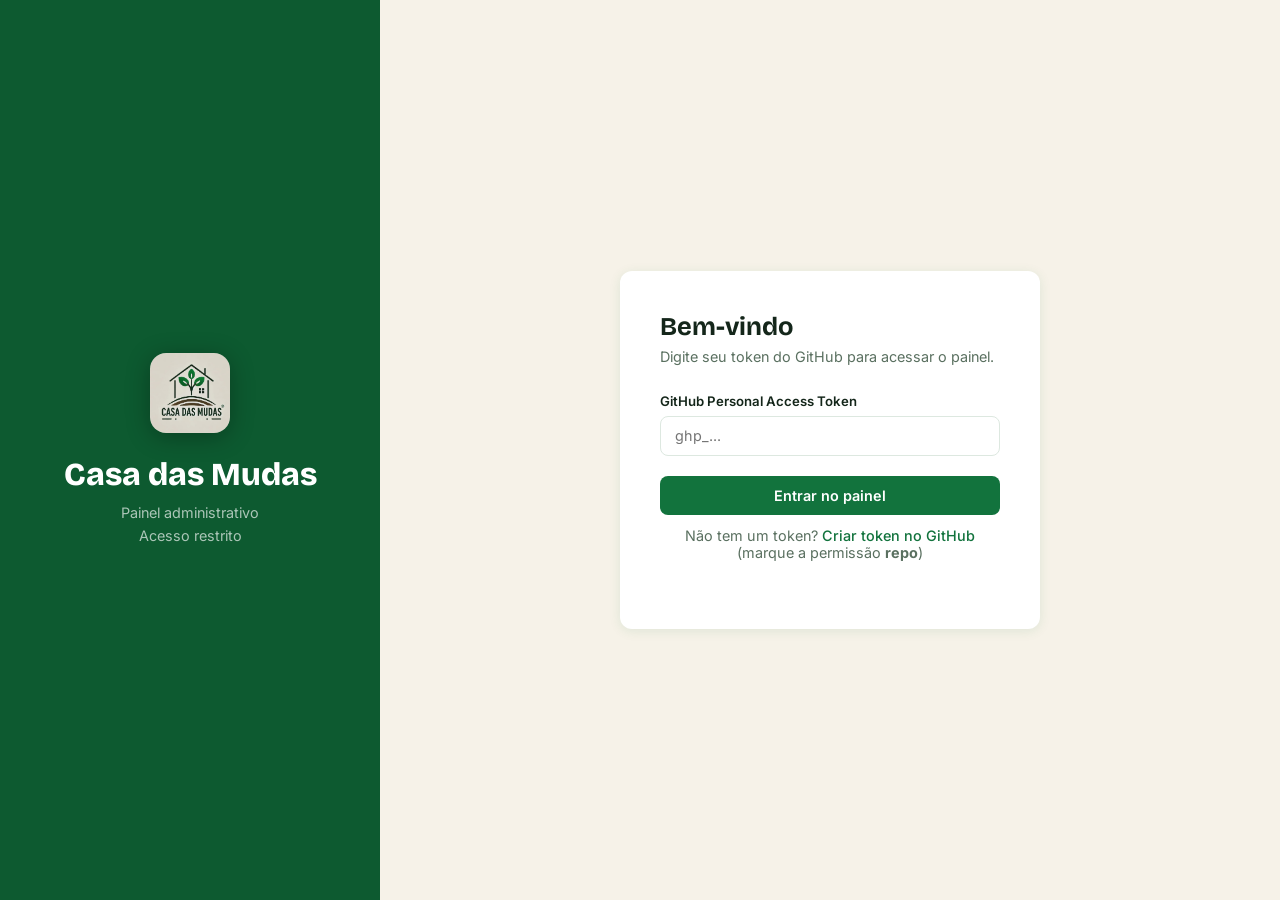
==== admin.html @ 476b0992 "Adiciona painel admin, products.json dinâmico e carregamento automático de produtos - admin.html: pa" ====
<!DOCTYPE html>
<html lang="pt-BR">
<head>
<meta charset="UTF-8">
<meta name="viewport" content="width=device-width, initial-scale=1.0">
<title>Admin — Casa das Mudas</title>
<link rel="preconnect" href="https://fonts.googleapis.com">
<link href="https://fonts.googleapis.com/css2?family=Bricolage+Grotesque:opsz,wght@12..96,400..800&family=Inter:wght@400;500;600&display=swap" rel="stylesheet">
<style>
*,*::before,*::after{box-sizing:border-box;margin:0;padding:0}
:root{
  --green:#12733D;--green-dark:#0d5a30;--green-light:#e8f5ee;--green-mid:#1a8a4a;
  --bg:#f6f2e8;--surface:#fff;--surface2:#f9f7f2;
  --text:#14261a;--muted:#5a7060;--border:#dde8e0;
  --red:#c0392b;--red-bg:#fef2f2;--yellow:#b7791f;--yellow-bg:#fffbeb;
  --radius:12px;--shadow:0 2px 12px rgba(18,115,61,.10);
}
body{font-family:'Inter',sans-serif;background:var(--bg);color:var(--text);min-height:100vh;display:flex;flex-direction:column}
a{color:inherit;text-decoration:none}
button{cursor:pointer;font-family:inherit}
input,select,textarea{font-family:inherit}

/* ── LOGIN ── */
#login{display:flex;min-height:100vh}
.login-left{background:var(--green-dark);color:#fff;width:380px;flex-shrink:0;display:flex;flex-direction:column;align-items:center;justify-content:center;padding:3rem;text-align:center}
.login-left img{width:80px;height:80px;border-radius:16px;object-fit:cover;margin-bottom:1.5rem;box-shadow:0 4px 24px rgba(0,0,0,.3)}
.login-left h1{font-family:'Bricolage Grotesque',sans-serif;font-size:2rem;font-weight:800;line-height:1.1;margin-bottom:.5rem}
.login-left p{opacity:.65;font-size:.9rem;line-height:1.6}
.login-right{flex:1;display:flex;align-items:center;justify-content:center;padding:2rem}
.login-card{background:var(--surface);border-radius:var(--radius);box-shadow:var(--shadow);padding:2.5rem;width:100%;max-width:420px}
.login-card h2{font-family:'Bricolage Grotesque',sans-serif;font-size:1.6rem;font-weight:700;margin-bottom:.4rem}
.login-card p{color:var(--muted);font-size:.9rem;margin-bottom:1.75rem}
.field{display:flex;flex-direction:column;gap:.4rem;margin-bottom:1.25rem}
.field label{font-size:.825rem;font-weight:600;color:var(--text)}
.field input,.field select,.field textarea{border:1.5px solid var(--border);border-radius:8px;padding:.65rem .875rem;font-size:.9rem;color:var(--text);background:#fff;transition:border-color .2s,box-shadow .2s;width:100%}
.field input:focus,.field select:focus,.field textarea:focus{outline:none;border-color:var(--green);box-shadow:0 0 0 3px rgba(18,115,61,.12)}
.field textarea{resize:vertical;min-height:80px}
.btn{display:inline-flex;align-items:center;justify-content:center;gap:.5rem;border:none;border-radius:8px;padding:.7rem 1.25rem;font-size:.9rem;font-weight:600;transition:all .2s;cursor:pointer}
.btn-primary{background:var(--green);color:#fff}.btn-primary:hover{background:var(--green-mid)}
.btn-secondary{background:var(--green-light);color:var(--green)}.btn-secondary:hover{background:#d4eddc}
.btn-danger{background:var(--red-bg);color:var(--red)}.btn-danger:hover{background:#fde8e8}
.btn-ghost{background:transparent;color:var(--muted);border:1.5px solid var(--border)}.btn-ghost:hover{border-color:var(--green);color:var(--green)}
.btn-sm{padding:.4rem .875rem;font-size:.8rem}
.btn-block{width:100%}
.login-tip{font-size:.75rem;color:var(--muted);margin-top:.75rem;text-align:center}
.login-tip a{color:var(--green);font-weight:500}

/* ── LAYOUT ── */
#app{display:flex;min-height:100vh;display:none}
.sidebar{width:240px;background:var(--green-dark);color:#fff;display:flex;flex-direction:column;flex-shrink:0;position:sticky;top:0;height:100vh;overflow-y:auto}
.sidebar-logo{padding:1.5rem 1.25rem 1rem;display:flex;align-items:center;gap:.75rem;border-bottom:1px solid rgba(255,255,255,.1)}
.sidebar-logo img{width:36px;height:36px;border-radius:8px;object-fit:cover}
.sidebar-logo span{font-family:'Bricolage Grotesque',sans-serif;font-weight:700;font-size:1rem}
.sidebar-nav{flex:1;padding:1rem .75rem}
.nav-item{display:flex;align-items:center;gap:.75rem;padding:.65rem .875rem;border-radius:8px;font-size:.9rem;font-weight:500;cursor:pointer;transition:all .2s;color:rgba(255,255,255,.75);margin-bottom:.25rem;border:none;background:none;width:100%;text-align:left}
.nav-item svg{flex-shrink:0;opacity:.8}
.nav-item:hover{background:rgba(255,255,255,.1);color:#fff}
.nav-item.active{background:rgba(255,255,255,.18);color:#fff;font-weight:600}
.sidebar-footer{padding:1rem .75rem;border-top:1px solid rgba(255,255,255,.1)}
.main{flex:1;display:flex;flex-direction:column;overflow:hidden}
.topbar{background:var(--surface);border-bottom:1px solid var(--border);padding:.875rem 1.75rem;display:flex;align-items:center;justify-content:space-between;flex-shrink:0}
.topbar-title{font-family:'Bricolage Grotesque',sans-serif;font-weight:700;font-size:1.2rem}
.content{flex:1;padding:1.75rem;overflow-y:auto}

/* ── STATS ── */
.stats-grid{display:grid;grid-template-columns:repeat(auto-fit,minmax(180px,1fr));gap:1rem;margin-bottom:1.75rem}
.stat-card{background:var(--surface);border-radius:var(--radius);padding:1.25rem 1.5rem;border:1px solid var(--border)}
.stat-card .label{font-size:.75rem;font-weight:600;text-transform:uppercase;letter-spacing:.06em;color:var(--muted);margin-bottom:.4rem}
.stat-card .value{font-family:'Bricolage Grotesque',sans-serif;font-size:2rem;font-weight:800;color:var(--green)}
.stat-card .sub{font-size:.75rem;color:var(--muted);margin-top:.25rem}

/* ── TOOLBAR ── */
.toolbar{display:flex;align-items:center;gap:.75rem;flex-wrap:wrap;margin-bottom:1.25rem}
.toolbar .search{flex:1;min-width:200px;position:relative}
.toolbar .search input{width:100%;padding:.6rem .875rem .6rem 2.25rem;border:1.5px solid var(--border);border-radius:8px;font-size:.875rem;background:#fff}
.toolbar .search input:focus{outline:none;border-color:var(--green);box-shadow:0 0 0 3px rgba(18,115,61,.1)}
.toolbar .search svg{position:absolute;left:.7rem;top:50%;transform:translateY(-50%);pointer-events:none;opacity:.4}
.select-filter{border:1.5px solid var(--border);border-radius:8px;padding:.6rem .875rem;font-size:.875rem;background:#fff;color:var(--text);cursor:pointer}
.select-filter:focus{outline:none;border-color:var(--green)}

/* ── TABLE ── */
.table-wrap{background:var(--surface);border-radius:var(--radius);border:1px solid var(--border);overflow:hidden}
table{width:100%;border-collapse:collapse}
thead th{background:var(--surface2);padding:.75rem 1rem;text-align:left;font-size:.75rem;font-weight:600;text-transform:uppercase;letter-spacing:.05em;color:var(--muted);border-bottom:1px solid var(--border);white-space:nowrap}
tbody tr{border-bottom:1px solid var(--border);transition:background .15s}
tbody tr:last-child{border-bottom:none}
tbody tr:hover{background:var(--surface2)}
td{padding:.75rem 1rem;font-size:.875rem;vertical-align:middle}
.cell-img{width:52px;height:52px;border-radius:8px;object-fit:cover}
.cell-img-placeholder{width:52px;height:52px;border-radius:8px;background:var(--green-light);display:flex;align-items:center;justify-content:center}
.badge{display:inline-flex;align-items:center;padding:.2rem .6rem;border-radius:999px;font-size:.7rem;font-weight:600}
.badge-popular{background:#e8f5ee;color:#12733D}
.badge-destaque{background:#fff3e0;color:#b45309}
.badge-new{background:#eff6ff;color:#1d4ed8}
.badge-other{background:var(--green-light);color:var(--green)}
.status-dot{width:8px;height:8px;border-radius:50%;display:inline-block;margin-right:.4rem}
.status-dot.on{background:#16a34a}
.status-dot.off{background:#dc2626}
.stock-edit{border:none;background:transparent;font-family:inherit;font-size:.875rem;font-weight:600;width:52px;text-align:center;border-radius:6px;padding:.2rem;cursor:text}
.stock-edit:hover,.stock-edit:focus{background:var(--green-light);outline:none}
.stock-low{color:var(--yellow)}
.stock-out{color:var(--red)}
.actions{display:flex;gap:.5rem;justify-content:flex-end}

/* ── MODAL ── */
.modal-overlay{position:fixed;inset:0;background:rgba(0,0,0,.5);z-index:100;display:flex;align-items:flex-start;justify-content:flex-end;opacity:0;pointer-events:none;transition:opacity .3s}
.modal-overlay.open{opacity:1;pointer-events:all}
.modal{background:var(--surface);width:100%;max-width:560px;height:100vh;overflow-y:auto;padding:2rem;transform:translateX(100%);transition:transform .3s;box-shadow:-4px 0 24px rgba(0,0,0,.15)}
.modal-overlay.open .modal{transform:translateX(0)}
.modal-header{display:flex;align-items:center;justify-content:space-between;margin-bottom:1.75rem}
.modal-header h3{font-family:'Bricolage Grotesque',sans-serif;font-size:1.3rem;font-weight:700}
.modal-close{background:none;border:none;cursor:pointer;color:var(--muted);display:flex;padding:.25rem;border-radius:6px}
.modal-close:hover{background:var(--border);color:var(--text)}

/* ── IMAGE UPLOAD ── */
.img-upload-area{border:2px dashed var(--border);border-radius:var(--radius);padding:1.5rem;text-align:center;cursor:pointer;transition:all .2s;margin-bottom:1rem;position:relative;overflow:hidden}
.img-upload-area:hover,.img-upload-area.drag{border-color:var(--green);background:var(--green-light)}
.img-upload-area img{max-width:100%;max-height:200px;border-radius:8px;object-fit:contain}
.img-upload-area .placeholder{display:flex;flex-direction:column;align-items:center;gap:.75rem;color:var(--muted)}
.img-upload-area .placeholder svg{opacity:.4}
.img-upload-area .placeholder strong{color:var(--green);font-size:.875rem}
.img-upload-area .placeholder span{font-size:.8rem}
.img-upload-area input[type=file]{position:absolute;inset:0;opacity:0;cursor:pointer}
.img-url-toggle{font-size:.8rem;color:var(--green);cursor:pointer;text-decoration:underline;display:block;margin-top:.25rem;background:none;border:none;font-family:inherit}

/* ── CONFIRM DIALOG ── */
.confirm-overlay{position:fixed;inset:0;background:rgba(0,0,0,.5);z-index:200;display:flex;align-items:center;justify-content:center;opacity:0;pointer-events:none;transition:opacity .2s}
.confirm-overlay.open{opacity:1;pointer-events:all}
.confirm-box{background:var(--surface);border-radius:var(--radius);padding:2rem;max-width:380px;width:90%;box-shadow:0 20px 60px rgba(0,0,0,.2)}
.confirm-box h4{font-family:'Bricolage Grotesque',sans-serif;font-size:1.1rem;font-weight:700;margin-bottom:.5rem}
.confirm-box p{color:var(--muted);font-size:.875rem;margin-bottom:1.5rem}
.confirm-actions{display:flex;gap:.75rem;justify-content:flex-end}

/* ── TOAST ── */
.toast-stack{position:fixed;bottom:1.5rem;right:1.5rem;z-index:300;display:flex;flex-direction:column;gap:.5rem;pointer-events:none}
.toast-item{background:var(--text);color:#fff;border-radius:8px;padding:.75rem 1.125rem;font-size:.875rem;display:flex;align-items:center;gap:.6rem;box-shadow:0 4px 20px rgba(0,0,0,.25);animation:toastIn .3s ease;pointer-events:all}
.toast-item.success{background:var(--green-dark)}
.toast-item.error{background:var(--red)}
@keyframes toastIn{from{transform:translateX(100%);opacity:0}to{transform:translateX(0);opacity:1}}

/* ── EMPTY STATE ── */
.empty{text-align:center;padding:3rem;color:var(--muted)}
.empty svg{opacity:.25;margin-bottom:1rem}
.empty h3{font-size:1rem;font-weight:600;margin-bottom:.25rem;color:var(--text)}

/* ── CATEGORIES ── */
.cat-list{display:flex;flex-direction:column;gap:.5rem;max-width:500px}
.cat-item{background:var(--surface);border:1px solid var(--border);border-radius:8px;padding:.75rem 1rem;display:flex;align-items:center;gap:.75rem}
.cat-item span{flex:1;font-size:.9rem;font-weight:500}
.cat-id{font-size:.75rem;color:var(--muted);font-family:monospace;background:var(--surface2);padding:.15rem .4rem;border-radius:4px}
.cat-add{display:flex;gap:.75rem;margin-top:1rem;max-width:500px}
.cat-add input{flex:1;border:1.5px solid var(--border);border-radius:8px;padding:.65rem .875rem;font-size:.875rem;font-family:inherit}
.cat-add input:focus{outline:none;border-color:var(--green);box-shadow:0 0 0 3px rgba(18,115,61,.1)}

/* ── SAVING INDICATOR ── */
.saving{position:fixed;top:1rem;right:1rem;background:var(--green-dark);color:#fff;border-radius:8px;padding:.6rem 1.1rem;font-size:.825rem;display:none;align-items:center;gap:.5rem;z-index:400}
.saving.show{display:flex}
@keyframes spin{to{transform:rotate(360deg)}}
.spinner{width:14px;height:14px;border:2px solid rgba(255,255,255,.3);border-top-color:#fff;border-radius:50%;animation:spin .7s linear infinite;flex-shrink:0}

@media(max-width:700px){
  .login-left{display:none}
  .sidebar{position:fixed;left:-240px;top:0;z-index:50;transition:left .3s}
  .sidebar.open{left:0}
  .stats-grid{grid-template-columns:1fr 1fr}
  table thead{display:none}
  td{display:block;padding:.4rem 1rem}
  td:first-child{padding-top:.8rem}
  td:last-child{padding-bottom:.8rem}
  td::before{content:attr(data-label)': ';font-weight:600;font-size:.75rem;color:var(--muted);display:block}
}
</style>
</head>
<body>

<!-- ── LOGIN ── -->
<div id="login">
  <div class="login-left">
    <img src="logo.jpg" alt="Casa das Mudas">
    <h1>Casa das Mudas</h1>
    <p>Painel administrativo<br>Acesso restrito</p>
  </div>
  <div class="login-right">
    <div class="login-card">
      <h2>Bem-vindo</h2>
      <p>Digite seu token do GitHub para acessar o painel.</p>
      <div class="field">
        <label for="tokenInput">GitHub Personal Access Token</label>
        <input type="password" id="tokenInput" placeholder="ghp_..." autocomplete="off">
      </div>
      <button class="btn btn-primary btn-block" onclick="doLogin()">Entrar no painel</button>
      <p class="login-tip">
        Não tem um token? <a href="https://github.com/settings/tokens/new?scopes=repo&description=Casa+das+Mudas+Admin" target="_blank">Criar token no GitHub</a><br>
        (marque a permissão <strong>repo</strong>)
      </p>
    </div>
  </div>
</div>

<!-- ── APP ── -->
<div id="app">
  <aside class="sidebar" id="sidebar">
    <div class="sidebar-logo">
      <img src="logo.jpg" alt="Logo">
      <span>Casa Admin</span>
    </div>
    <nav class="sidebar-nav">
      <button class="nav-item active" id="nav-produtos" onclick="showView('produtos')">
        <svg width="18" height="18" viewBox="0 0 24 24" fill="none" stroke="currentColor" stroke-width="1.8" stroke-linecap="round"><path d="M20.84 4.61a5.5 5.5 0 0 0-7.78 0L12 5.67l-1.06-1.06a5.5 5.5 0 0 0-7.78 7.78l1.06 1.06L12 21.23l7.78-7.78 1.06-1.06a5.5 5.5 0 0 0 0-7.78z"/></svg>
        Produtos
      </button>
      <button class="nav-item" id="nav-categorias" onclick="showView('categorias')">
        <svg width="18" height="18" viewBox="0 0 24 24" fill="none" stroke="currentColor" stroke-width="1.8" stroke-linecap="round"><rect x="3" y="3" width="7" height="7"/><rect x="14" y="3" width="7" height="7"/><rect x="14" y="14" width="7" height="7"/><rect x="3" y="14" width="7" height="7"/></svg>
        Categorias
      </button>
    </nav>
    <div class="sidebar-footer">
      <button class="nav-item" onclick="doLogout()">
        <svg width="18" height="18" viewBox="0 0 24 24" fill="none" stroke="currentColor" stroke-width="1.8" stroke-linecap="round"><path d="M9 21H5a2 2 0 0 1-2-2V5a2 2 0 0 1 2-2h4"/><polyline points="16 17 21 12 16 7"/><line x1="21" y1="12" x2="9" y2="12"/></svg>
        Sair
      </button>
    </div>
  </aside>
  <div class="main">
    <div class="topbar">
      <span class="topbar-title" id="topbar-title">Produtos</span>
      <div style="display:flex;gap:.75rem;align-items:center">
        <a href="index.html" target="_blank" class="btn btn-ghost btn-sm">Ver site</a>
      </div>
    </div>
    <div class="content" id="content"></div>
  </div>
</div>

<!-- ── MODAL ── -->
<div class="modal-overlay" id="modalOverlay" onclick="closeModal(event)">
  <div class="modal" id="modal">
    <div class="modal-header">
      <h3 id="modalTitle">Produto</h3>
      <button class="modal-close" onclick="closeModal()"><svg width="20" height="20" viewBox="0 0 24 24" fill="none" stroke="currentColor" stroke-width="2"><path d="M18 6 6 18M6 6l12 12"/></svg></button>
    </div>
    <div id="modalBody"></div>
  </div>
</div>

<!-- ── CONFIRM ── -->
<div class="confirm-overlay" id="confirmOverlay">
  <div class="confirm-box">
    <h4 id="confirmTitle">Confirmar</h4>
    <p id="confirmMsg"></p>
    <div class="confirm-actions">
      <button class="btn btn-ghost" onclick="closeConfirm()">Cancelar</button>
      <button class="btn btn-danger" id="confirmOk">Excluir</button>
    </div>
  </div>
</div>

<!-- ── SAVING ── -->
<div class="saving" id="saving"><div class="spinner"></div> Salvando no GitHub…</div>

<!-- ── TOASTS ── -->
<div class="toast-stack" id="toastStack"></div>

<script>
const OWNER = 'llucaspro';
const REPO  = 'casa-das-mudas';
const BRANCH= 'main';
const RAW   = `https://raw.githubusercontent.com/${OWNER}/${REPO}/${BRANCH}`;

let TOKEN = '';
let products = [];
let categories = [
  {id:'sementes-frutas', name:'Sementes de Frutas'},
  {id:'sementes-nativas', name:'Sementes Nativas'},
  {id:'mudas-frutas', name:'Mudas de Frutas'},
  {id:'mudas-nativas', name:'Mudas Nativas'}
];

// ── GITHUB API ──
async function ghGet(path){
  const r = await fetch(`https://api.github.com/repos/${OWNER}/${REPO}/contents/${path}`,{
    headers:{Authorization:`token ${TOKEN}`,Accept:'application/vnd.github.v3+json'}
  });
  if(!r.ok) return null;
  return r.json();
}
async function ghPut(path, content, message, sha){
  const body = {message, content:btoa(unescape(encodeURIComponent(content))), branch:BRANCH};
  if(sha) body.sha = sha;
  const r = await fetch(`https://api.github.com/repos/${OWNER}/${REPO}/contents/${path}`,{
    method:'PUT',
    headers:{Authorization:`token ${TOKEN}`,Accept:'application/vnd.github.v3+json','Content-Type':'application/json'},
    body:JSON.stringify(body)
  });
  return r.ok;
}
async function ghPutBinary(path, base64Content, message, sha){
  const body = {message, content:base64Content, branch:BRANCH};
  if(sha) body.sha = sha;
  const r = await fetch(`https://api.github.com/repos/${OWNER}/${REPO}/contents/${path}`,{
    method:'PUT',
    headers:{Authorization:`token ${TOKEN}`,Accept:'application/vnd.github.v3+json','Content-Type':'application/json'},
    body:JSON.stringify(body)
  });
  return r.ok;
}
async function ghDelete(path, sha, message){
  const r = await fetch(`https://api.github.com/repos/${OWNER}/${REPO}/contents/${path}`,{
    method:'DELETE',
    headers:{Authorization:`token ${TOKEN}`,Accept:'application/vnd.github.v3+json','Content-Type':'application/json'},
    body:JSON.stringify({message, sha, branch:BRANCH})
  });
  return r.ok;
}

// ── AUTH ──
async function doLogin(){
  const val = document.getElementById('tokenInput').value.trim();
  if(!val){toast('Cole seu token do GitHub','error');return;}
  TOKEN = val;
  // validate
  const r = await fetch(`https://api.github.com/repos/${OWNER}/${REPO}`,{
    headers:{Authorization:`token ${TOKEN}`}
  });
  if(!r.ok){toast('Token inválido ou sem acesso ao repositório','error');TOKEN='';return;}
  sessionStorage.setItem('cdm_token', TOKEN);
  startApp();
}
function doLogout(){
  sessionStorage.removeItem('cdm_token');
  TOKEN = '';
  document.getElementById('login').style.display='flex';
  document.getElementById('app').style.display='none';
}
async function startApp(){
  document.getElementById('login').style.display='none';
  document.getElementById('app').style.display='flex';
  await loadData();
  showView('produtos');
}

// ── DATA ──
async function loadData(){
  const file = await ghGet('products.json');
  if(file) products = JSON.parse(atob(file.content.replace(/\s/g,'')));
  const catFile = await ghGet('categories.json');
  if(catFile) categories = JSON.parse(atob(catFile.content.replace(/\s/g,'')));
}
async function saveProducts(){
  showSaving(true);
  const sha = (await ghGet('products.json'))?.sha;
  const ok = await ghPut('products.json', JSON.stringify(products,null,2),
    `Atualiza products.json — ${new Date().toLocaleString('pt-BR')}`, sha);
  showSaving(false);
  if(ok) toast('Produtos salvos no GitHub! O site atualiza em ~1 min','success');
  else toast('Erro ao salvar no GitHub','error');
  return ok;
}
async function saveCategories(){
  showSaving(true);
  const sha = (await ghGet('categories.json'))?.sha;
  const ok = await ghPut('categories.json', JSON.stringify(categories,null,2),
    `Atualiza categories.json`, sha);
  showSaving(false);
  if(ok) toast('Categorias salvas!','success');
  else toast('Erro ao salvar','error');
}

// ── VIEWS ──
function showView(view){
  ['produtos','categorias'].forEach(v=>{
    document.getElementById('nav-'+v)?.classList.toggle('active',v===view);
  });
  document.getElementById('topbar-title').textContent =
    view==='produtos'?'Produtos':view==='categorias'?'Categorias':'Admin';
  const c = document.getElementById('content');
  if(view==='produtos') renderProducts(c);
  else if(view==='categorias') renderCategories(c);
}

// ── PRODUCTS VIEW ──
function renderProducts(container){
  const total = products.length;
  const active = products.filter(p=>p.active).length;
  const sem_estoque = products.filter(p=>p.stock===0).length;
  const baixo = products.filter(p=>p.stock>0&&p.stock<=5).length;

  container.innerHTML = `
  <div class="stats-grid">
    <div class="stat-card"><div class="label">Total de produtos</div><div class="value">${total}</div></div>
    <div class="stat-card"><div class="label">Ativos</div><div class="value" style="color:var(--green)">${active}</div></div>
    <div class="stat-card"><div class="label">Estoque baixo (&le;5)</div><div class="value" style="color:var(--yellow)">${baixo}</div></div>
    <div class="stat-card"><div class="label">Sem estoque</div><div class="value" style="color:var(--red)">${sem_estoque}</div></div>
  </div>
  <div class="toolbar">
    <div class="search">
      <svg width="16" height="16" viewBox="0 0 24 24" fill="none" stroke="currentColor" stroke-width="2"><circle cx="11" cy="11" r="8"/><path d="m21 21-4.3-4.3"/></svg>
      <input type="text" placeholder="Buscar produto…" oninput="filterProducts(this.value)" id="searchInput">
    </div>
    <select class="select-filter" id="catFilter" onchange="filterProducts()">
      <option value="">Todas as categorias</option>
      ${categories.map(c=>`<option value="${c.id}">${c.name}</option>`).join('')}
    </select>
    <button class="btn btn-primary" onclick="openProductModal(null)">+ Adicionar produto</button>
  </div>
  <div class="table-wrap">
    <table>
      <thead><tr>
        <th style="width:60px">Foto</th>
        <th>Nome</th>
        <th>Categoria</th>
        <th>Preço</th>
        <th>Estoque</th>
        <th>Badge</th>
        <th>Status</th>
        <th style="text-align:right">Ações</th>
      </tr></thead>
      <tbody id="productsBody"></tbody>
    </table>
  </div>`;
  renderProductsTable(products);
}

function filterProducts(search){
  const q = (search??document.getElementById('searchInput')?.value??'').toLowerCase();
  const cat = document.getElementById('catFilter')?.value??'';
  const filtered = products.filter(p=>{
    const matchName = p.name.toLowerCase().includes(q)||p.sci.toLowerCase().includes(q);
    const matchCat = !cat||p.category===cat;
    return matchName&&matchCat;
  });
  renderProductsTable(filtered);
}

function renderProductsTable(list){
  const tbody = document.getElementById('productsBody');
  if(!tbody) return;
  if(!list.length){
    tbody.innerHTML=`<tr><td colspan="8"><div class="empty"><svg width="48" height="48" viewBox="0 0 24 24" fill="none" stroke="currentColor" stroke-width="1.5"><circle cx="12" cy="12" r="10"/><path d="M8 12h8M12 8v8"/></svg><h3>Nenhum produto encontrado</h3></div></td></tr>`;
    return;
  }
  tbody.innerHTML = list.map(p=>{
    const catName = categories.find(c=>c.id===p.category)?.name||p.category;
    const stockClass = p.stock===0?'stock-out':p.stock<=5?'stock-low':'';
    const badge = p.badge?`<span class="badge ${badgeClass(p.badge)}">${p.badge}</span>`:'<span style="color:var(--muted);font-size:.8rem">—</span>';
    return `<tr>
      <td data-label="Foto">${p.img?`<img class="cell-img" src="${p.img}" alt="${p.name}" loading="lazy">`:'<div class="cell-img-placeholder"><svg width="20" height="20" viewBox="0 0 24 24" fill="none" stroke="currentColor" stroke-width="1.5" opacity=".4"><rect x="3" y="3" width="18" height="18" rx="2"/><circle cx="8.5" cy="8.5" r="1.5"/><path d="m21 15-5-5L5 21"/></svg></div>'}</td>
      <td data-label="Nome"><div style="font-weight:600;font-size:.875rem">${p.name}</div><div style="font-size:.775rem;color:var(--muted);font-style:italic">${p.sci}</div></td>
      <td data-label="Categoria"><span style="font-size:.8rem;color:var(--muted)">${catName}</span></td>
      <td data-label="Preço"><strong>R$ ${Number(p.price).toFixed(2).replace('.',',')}</strong></td>
      <td data-label="Estoque"><input class="stock-edit ${stockClass}" type="number" min="0" value="${p.stock}" onchange="updateStock(${p.id},this.value)" onblur="updateStock(${p.id},this.value)" title="Clique para editar"></td>
      <td data-label="Badge">${badge}</td>
      <td data-label="Status"><span class="status-dot ${p.active?'on':'off'}"></span>${p.active?'Ativo':'Inativo'}</td>
      <td data-label="Ações"><div class="actions">
        <button class="btn btn-secondary btn-sm" onclick="openProductModal(${p.id})">Editar</button>
        <button class="btn btn-danger btn-sm" onclick="confirmDelete(${p.id})">Excluir</button>
      </div></td>
    </tr>`;
  }).join('');
}

function badgeClass(b){
  if(!b) return '';
  const l = b.toLowerCase();
  if(l==='popular') return 'badge-popular';
  if(l==='destaque') return 'badge-destaque';
  if(l==='novo'||l==='new') return 'badge-new';
  return 'badge-other';
}

async function updateStock(id, val){
  const p = products.find(p=>p.id===id);
  if(!p) return;
  const n = parseInt(val,10);
  if(isNaN(n)||n<0) return;
  p.stock = n;
  await saveProducts();
  renderProductsTable(products);
}

// ── PRODUCT MODAL ──
function openProductModal(id){
  const p = id!=null ? products.find(x=>x.id===id) : null;
  document.getElementById('modalTitle').textContent = p?'Editar Produto':'Adicionar Produto';
  const catOptions = categories.map(c=>`<option value="${c.id}" ${p?.category===c.id?'selected':''}>${c.name}</option>`).join('');

  document.getElementById('modalBody').innerHTML = `
  <div class="img-upload-area" id="imgArea" onclick="triggerImgPick()" title="Clique ou arraste uma foto">
    ${p?.img?`<img src="${p.img}" alt="Imagem atual" id="imgPreview">`:'<div class="placeholder"><svg width="40" height="40" viewBox="0 0 24 24" fill="none" stroke="currentColor" stroke-width="1.5"><rect x="3" y="3" width="18" height="18" rx="2"/><circle cx="8.5" cy="8.5" r="1.5"/><path d="m21 15-5-5L5 21"/></svg><strong>Clique para fazer upload da foto</strong><span>ou arraste e solte aqui</span><span style="font-size:.75rem">JPG, PNG, WEBP até 5 MB</span></div>'}
    <input type="file" id="imgFile" accept="image/*" onchange="handleImgFile(this)" onclick="event.stopPropagation()">
  </div>
  <button class="img-url-toggle" onclick="toggleImgUrl()">Ou cole um link de imagem</button>
  <div id="imgUrlWrap" style="display:none;margin-bottom:1rem">
    <div class="field"><label>URL da imagem</label><input type="url" id="imgUrl" value="${p?.img||''}" placeholder="https://..." oninput="previewImgUrl(this.value)"></div>
  </div>
  <div style="display:grid;grid-template-columns:1fr 1fr;gap:1rem">
    <div class="field" style="grid-column:1/-1"><label>Nome do produto *</label><input type="text" id="fName" value="${p?.name||''}" placeholder="Ex: Sementes de Pitanga" required></div>
    <div class="field" style="grid-column:1/-1"><label>Nome científico *</label><input type="text" id="fSci" value="${p?.sci||''}" placeholder="Ex: Eugenia uniflora"></div>
    <div class="field"><label>Preço (R$) *</label><input type="number" id="fPrice" value="${p?.price||''}" min="0" step="0.01" placeholder="0,00"></div>
    <div class="field"><label>Estoque *</label><input type="number" id="fStock" value="${p?.stock??10}" min="0"></div>
    <div class="field"><label>Categoria *</label><select id="fCat">${catOptions}</select></div>
    <div class="field"><label>Badge (destaque)</label><select id="fBadge">
      <option value="" ${!p?.badge?'selected':''}>Nenhum</option>
      <option value="Popular" ${p?.badge==='Popular'?'selected':''}>Popular</option>
      <option value="Destaque" ${p?.badge==='Destaque'?'selected':''}>Destaque</option>
      <option value="Novo" ${p?.badge==='Novo'?'selected':''}>Novo</option>
      <option value="Promoção" ${p?.badge==='Promoção'?'selected':''}>Promoção</option>
      <option value="Ameaçada de extinção" ${p?.badge==='Ameaçada de extinção'?'selected':''}>Ameaçada de extinção</option>
    </select></div>
    <div class="field" style="grid-column:1/-1"><label>Descrição</label><textarea id="fDesc" placeholder="Descreva o produto…" rows="3">${p?.desc||''}</textarea></div>
    <div class="field" style="grid-column:1/-1;flex-direction:row;align-items:center;gap:.75rem">
      <input type="checkbox" id="fActive" ${p===null||p?.active?'checked':''} style="width:18px;height:18px;cursor:pointer;accent-color:var(--green)">
      <label for="fActive" style="cursor:pointer;font-weight:500">Produto ativo (visível no site)</label>
    </div>
  </div>
  <div style="display:flex;gap:.75rem;margin-top:1.5rem">
    <button class="btn btn-primary" style="flex:1" onclick="saveProductModal(${id??'null'})">Salvar produto</button>
    <button class="btn btn-ghost" onclick="closeModal()">Cancelar</button>
  </div>`;

  // drag & drop
  const area = document.getElementById('imgArea');
  area.addEventListener('dragover',e=>{e.preventDefault();area.classList.add('drag')});
  area.addEventListener('dragleave',()=>area.classList.remove('drag'));
  area.addEventListener('drop',e=>{e.preventDefault();area.classList.remove('drag');const f=e.dataTransfer.files[0];if(f)handleImgFileObj(f);});

  document.getElementById('modalOverlay').classList.add('open');
}

function toggleImgUrl(){
  const w = document.getElementById('imgUrlWrap');
  w.style.display = w.style.display==='none'?'block':'none';
}
function previewImgUrl(url){
  if(!url) return;
  let p = document.getElementById('imgPreview');
  if(!p){
    document.getElementById('imgArea').innerHTML = `<img src="${url}" alt="Preview" id="imgPreview" style="max-height:200px;object-fit:contain;border-radius:8px"><input type="file" id="imgFile" accept="image/*" onchange="handleImgFile(this)" onclick="event.stopPropagation()" style="position:absolute;inset:0;opacity:0;cursor:pointer">`;
  } else { p.src = url; }
}
function triggerImgPick(){ document.getElementById('imgFile')?.click(); }
function handleImgFile(input){ if(input.files[0]) handleImgFileObj(input.files[0]); }
function handleImgFileObj(file){
  const reader = new FileReader();
  reader.onload = e => {
    previewImgUrl(e.target.result);
    document.getElementById('imgArea').dataset.pendingFile = '1';
    document.getElementById('imgArea').dataset.pendingName = file.name;
    // store base64 for upload
    window._pendingImgBase64 = e.target.result.split(',')[1];
    window._pendingImgName = file.name;
  };
  reader.readAsDataURL(file);
}

async function saveProductModal(id){
  const name = document.getElementById('fName').value.trim();
  const sci = document.getElementById('fSci').value.trim();
  const price = parseFloat(document.getElementById('fPrice').value);
  const stock = parseInt(document.getElementById('fStock').value,10);
  const cat = document.getElementById('fCat').value;
  const badge = document.getElementById('fBadge').value;
  const desc = document.getElementById('fDesc').value.trim();
  const active = document.getElementById('fActive').checked;
  let img = document.getElementById('imgUrl')?.value.trim()||'';

  if(!name||!sci||isNaN(price)||isNaN(stock)||!cat){
    toast('Preencha todos os campos obrigatórios (*)','error'); return;
  }

  let productId = id;
  if(productId===null){
    productId = products.length ? Math.max(...products.map(p=>p.id))+1 : 1;
  }

  // Upload image if a file was selected
  if(window._pendingImgBase64){
    showSaving(true);
    const ext = (window._pendingImgName||'foto.jpg').split('.').pop();
    const fname = `img_${productId}_${Date.now()}.${ext}`;
    const ghPath = `images/produtos/${fname}`;
    const existing = await ghGet(ghPath);
    const ok = await ghPutBinary(ghPath, window._pendingImgBase64,
      `Upload imagem produto #${productId}`, existing?.sha);
    showSaving(false);
    if(ok){
      img = `https://raw.githubusercontent.com/${OWNER}/${REPO}/${BRANCH}/${ghPath}`;
      toast('Foto enviada para o GitHub!','success');
    } else {
      toast('Erro ao fazer upload da foto','error');
    }
    window._pendingImgBase64 = null; window._pendingImgName = null;
  } else if(!img){
    // keep existing
    const existing = products.find(p=>p.id===productId);
    img = existing?.img||'';
  }

  const product = {id:productId, name, sci, price, stock, category:cat, badge, img, desc, active};

  if(id===null){
    products.push(product);
  } else {
    const idx = products.findIndex(p=>p.id===id);
    if(idx!==-1) products[idx] = product;
  }

  const ok = await saveProducts();
  if(ok){
    closeModal();
    showView('produtos');
    toast(id===null?'Produto adicionado com sucesso!':'Produto atualizado!','success');
  }
}

// ── DELETE ──
function confirmDelete(id){
  const p = products.find(x=>x.id===id);
  if(!p) return;
  document.getElementById('confirmTitle').textContent = 'Excluir produto';
  document.getElementById('confirmMsg').textContent = `Tem certeza que deseja excluir "${p.name}"? Esta ação não pode ser desfeita.`;
  document.getElementById('confirmOk').onclick = ()=>deleteProduct(id);
  document.getElementById('confirmOverlay').classList.add('open');
}
function closeConfirm(){ document.getElementById('confirmOverlay').classList.remove('open'); }
async function deleteProduct(id){
  closeConfirm();
  const p = products.find(x=>x.id===id);
  if(p?.img&&p.img.includes('raw.githubusercontent.com')){
    const path = p.img.replace(`${RAW}/`,'');
    const existing = await ghGet(path);
    if(existing?.sha) await ghDelete(path, existing.sha, `Remove imagem ${p.name}`);
  }
  products = products.filter(p=>p.id!==id);
  await saveProducts();
  showView('produtos');
  toast('Produto excluído','success');
}

// ── CATEGORIES ──
function renderCategories(container){
  container.innerHTML = `
  <div style="max-width:600px">
    <p style="color:var(--muted);font-size:.9rem;margin-bottom:1.5rem">As categorias são usadas para filtrar os produtos no site. O <strong>ID</strong> é o valor usado nos filtros — não mude IDs existentes sem atualizar os produtos.</p>
    <div class="cat-list" id="catList"></div>
    <div class="cat-add">
      <input type="text" id="newCatName" placeholder="Nome da categoria (Ex: Mudas de Interior)">
      <input type="text" id="newCatId" placeholder="ID (ex: mudas-interior)" style="max-width:180px">
      <button class="btn btn-primary" onclick="addCategory()">Adicionar</button>
    </div>
  </div>`;
  renderCatList();
}
function renderCatList(){
  const el = document.getElementById('catList');
  if(!el) return;
  el.innerHTML = categories.map((c,i)=>`
  <div class="cat-item">
    <span>${c.name}</span>
    <span class="cat-id">${c.id}</span>
    <button class="btn btn-ghost btn-sm" onclick="editCat(${i})">Editar</button>
    <button class="btn btn-danger btn-sm" onclick="deleteCat(${i})">Excluir</button>
  </div>`).join('');
}
async function addCategory(){
  const name = document.getElementById('newCatName').value.trim();
  let id = document.getElementById('newCatId').value.trim().toLowerCase().replace(/\s+/g,'-').replace(/[^a-z0-9-]/g,'');
  if(!name||!id){toast('Preencha nome e ID da categoria','error');return;}
  if(categories.find(c=>c.id===id)){toast('Já existe uma categoria com esse ID','error');return;}
  categories.push({id,name});
  await saveCategories();
  document.getElementById('newCatName').value='';
  document.getElementById('newCatId').value='';
  renderCatList();
}
async function deleteCat(i){
  const c = categories[i];
  if(products.find(p=>p.category===c.id)){toast(`Não é possível excluir: há produtos nessa categoria`,'error');return;}
  categories.splice(i,1);
  await saveCategories();
  renderCatList();
}
function editCat(i){
  const c = categories[i];
  const name = prompt('Novo nome da categoria:',c.name);
  if(name&&name.trim()!==c.name){
    categories[i].name = name.trim();
    saveCategories().then(()=>renderCatList());
  }
}

// ── MODAL UTILS ──
function closeModal(e){
  if(e&&e.target!==document.getElementById('modalOverlay')) return;
  document.getElementById('modalOverlay').classList.remove('open');
  window._pendingImgBase64=null; window._pendingImgName=null;
}

// ── TOAST ──
function toast(msg, type=''){
  const s = document.getElementById('toastStack');
  const el = document.createElement('div');
  el.className = `toast-item ${type}`;
  const icons = {success:'<svg width="16" height="16" viewBox="0 0 24 24" fill="none" stroke="currentColor" stroke-width="2"><path d="M20 6 9 17l-5-5"/></svg>',
    error:'<svg width="16" height="16" viewBox="0 0 24 24" fill="none" stroke="currentColor" stroke-width="2"><circle cx="12" cy="12" r="10"/><path d="M15 9 9 15M9 9l6 6"/></svg>'};
  el.innerHTML = (icons[type]||'')+msg;
  s.appendChild(el);
  setTimeout(()=>{el.style.opacity='0';el.style.transition='opacity .3s';setTimeout(()=>el.remove(),300);},4000);
}
function showSaving(show){ document.getElementById('saving').classList.toggle('show',show); }

// ── BOOT ──
window.addEventListener('DOMContentLoaded',()=>{
  const t = sessionStorage.getItem('cdm_token');
  if(t){ TOKEN=t; startApp(); }
});
</script>
</body>
</html>
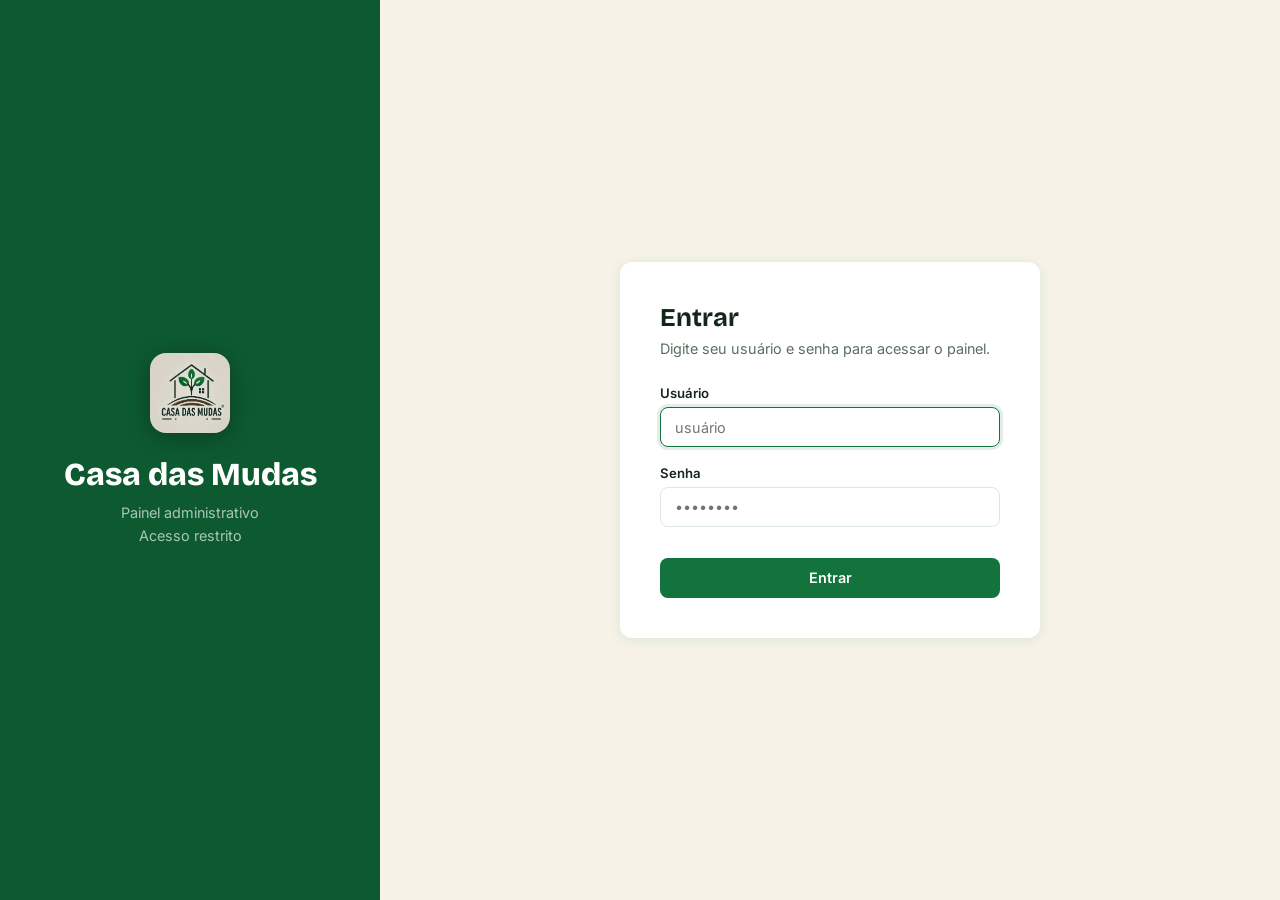
==== commit 0b07a1cb: "Admin: login por usuário/senha (token do GitHub guardado no navegador)" ====
--- a/admin.html
+++ b/admin.html
@@ -12,53 +12,82 @@
   --green:#12733D;--green-dark:#0d5a30;--green-light:#e8f5ee;--green-mid:#1a8a4a;
   --bg:#f6f2e8;--surface:#fff;--surface2:#f9f7f2;
   --text:#14261a;--muted:#5a7060;--border:#dde8e0;
-  --red:#c0392b;--red-bg:#fef2f2;--yellow:#b7791f;--yellow-bg:#fffbeb;
+  --red:#c0392b;--red-bg:#fef2f2;--yellow:#b7791f;
   --radius:12px;--shadow:0 2px 12px rgba(18,115,61,.10);
 }
-body{font-family:'Inter',sans-serif;background:var(--bg);color:var(--text);min-height:100vh;display:flex;flex-direction:column}
+body{font-family:'Inter',sans-serif;background:var(--bg);color:var(--text);min-height:100vh}
 a{color:inherit;text-decoration:none}
 button{cursor:pointer;font-family:inherit}
 input,select,textarea{font-family:inherit}
 
-/* ── LOGIN ── */
-#login{display:flex;min-height:100vh}
-.login-left{background:var(--green-dark);color:#fff;width:380px;flex-shrink:0;display:flex;flex-direction:column;align-items:center;justify-content:center;padding:3rem;text-align:center}
-.login-left img{width:80px;height:80px;border-radius:16px;object-fit:cover;margin-bottom:1.5rem;box-shadow:0 4px 24px rgba(0,0,0,.3)}
-.login-left h1{font-family:'Bricolage Grotesque',sans-serif;font-size:2rem;font-weight:800;line-height:1.1;margin-bottom:.5rem}
-.login-left p{opacity:.65;font-size:.9rem;line-height:1.6}
-.login-right{flex:1;display:flex;align-items:center;justify-content:center;padding:2rem}
-.login-card{background:var(--surface);border-radius:var(--radius);box-shadow:var(--shadow);padding:2.5rem;width:100%;max-width:420px}
-.login-card h2{font-family:'Bricolage Grotesque',sans-serif;font-size:1.6rem;font-weight:700;margin-bottom:.4rem}
-.login-card p{color:var(--muted);font-size:.9rem;margin-bottom:1.75rem}
-.field{display:flex;flex-direction:column;gap:.4rem;margin-bottom:1.25rem}
+/* ── SHARED SCREEN WRAPPER ── */
+.screen{display:none;min-height:100vh}
+.screen.active{display:flex}
+
+/* ── LEFT PANEL ── */
+.panel-left{background:var(--green-dark);color:#fff;width:380px;flex-shrink:0;
+  display:flex;flex-direction:column;align-items:center;justify-content:center;
+  padding:3rem;text-align:center}
+.panel-left img{width:80px;height:80px;border-radius:16px;object-fit:cover;
+  margin-bottom:1.5rem;box-shadow:0 4px 24px rgba(0,0,0,.3)}
+.panel-left h1{font-family:'Bricolage Grotesque',sans-serif;font-size:2rem;
+  font-weight:800;line-height:1.1;margin-bottom:.5rem}
+.panel-left p{opacity:.65;font-size:.9rem;line-height:1.6}
+.panel-right{flex:1;display:flex;align-items:center;justify-content:center;padding:2rem}
+.auth-card{background:var(--surface);border-radius:var(--radius);box-shadow:var(--shadow);
+  padding:2.5rem;width:100%;max-width:420px}
+.auth-card h2{font-family:'Bricolage Grotesque',sans-serif;font-size:1.6rem;
+  font-weight:700;margin-bottom:.4rem}
+.auth-card .sub{color:var(--muted);font-size:.9rem;margin-bottom:1.75rem}
+.auth-card .info-box{background:var(--green-light);border:1px solid #b6d9c4;border-radius:8px;
+  padding:.875rem 1rem;font-size:.825rem;color:var(--green-dark);margin-bottom:1.25rem;line-height:1.5}
+.auth-card .info-box strong{display:block;margin-bottom:.2rem}
+
+/* ── FORM ELEMENTS ── */
+.field{display:flex;flex-direction:column;gap:.4rem;margin-bottom:1.1rem}
 .field label{font-size:.825rem;font-weight:600;color:var(--text)}
-.field input,.field select,.field textarea{border:1.5px solid var(--border);border-radius:8px;padding:.65rem .875rem;font-size:.9rem;color:var(--text);background:#fff;transition:border-color .2s,box-shadow .2s;width:100%}
-.field input:focus,.field select:focus,.field textarea:focus{outline:none;border-color:var(--green);box-shadow:0 0 0 3px rgba(18,115,61,.12)}
+.field input,.field select,.field textarea{
+  border:1.5px solid var(--border);border-radius:8px;padding:.65rem .875rem;
+  font-size:.9rem;color:var(--text);background:#fff;
+  transition:border-color .2s,box-shadow .2s;width:100%}
+.field input:focus,.field select:focus,.field textarea:focus{
+  outline:none;border-color:var(--green);box-shadow:0 0 0 3px rgba(18,115,61,.12)}
 .field textarea{resize:vertical;min-height:80px}
-.btn{display:inline-flex;align-items:center;justify-content:center;gap:.5rem;border:none;border-radius:8px;padding:.7rem 1.25rem;font-size:.9rem;font-weight:600;transition:all .2s;cursor:pointer}
+.field-row{display:grid;grid-template-columns:1fr 1fr;gap:1rem}
+.err{color:var(--red);font-size:.825rem;margin-top:.4rem;display:none}
+
+/* ── BUTTONS ── */
+.btn{display:inline-flex;align-items:center;justify-content:center;gap:.5rem;border:none;
+  border-radius:8px;padding:.7rem 1.25rem;font-size:.9rem;font-weight:600;transition:all .2s}
 .btn-primary{background:var(--green);color:#fff}.btn-primary:hover{background:var(--green-mid)}
 .btn-secondary{background:var(--green-light);color:var(--green)}.btn-secondary:hover{background:#d4eddc}
 .btn-danger{background:var(--red-bg);color:var(--red)}.btn-danger:hover{background:#fde8e8}
-.btn-ghost{background:transparent;color:var(--muted);border:1.5px solid var(--border)}.btn-ghost:hover{border-color:var(--green);color:var(--green)}
+.btn-ghost{background:transparent;color:var(--muted);border:1.5px solid var(--border)}
+.btn-ghost:hover{border-color:var(--green);color:var(--green)}
 .btn-sm{padding:.4rem .875rem;font-size:.8rem}
 .btn-block{width:100%}
-.login-tip{font-size:.75rem;color:var(--muted);margin-top:.75rem;text-align:center}
-.login-tip a{color:var(--green);font-weight:500}
-
-/* ── LAYOUT ── */
-#app{display:flex;min-height:100vh;display:none}
-.sidebar{width:240px;background:var(--green-dark);color:#fff;display:flex;flex-direction:column;flex-shrink:0;position:sticky;top:0;height:100vh;overflow-y:auto}
-.sidebar-logo{padding:1.5rem 1.25rem 1rem;display:flex;align-items:center;gap:.75rem;border-bottom:1px solid rgba(255,255,255,.1)}
+
+/* ── APP LAYOUT ── */
+#appScreen{display:none;min-height:100vh;flex-direction:row}
+#appScreen.active{display:flex}
+.sidebar{width:240px;background:var(--green-dark);color:#fff;display:flex;
+  flex-direction:column;flex-shrink:0;position:sticky;top:0;height:100vh;overflow-y:auto}
+.sidebar-logo{padding:1.5rem 1.25rem 1rem;display:flex;align-items:center;gap:.75rem;
+  border-bottom:1px solid rgba(255,255,255,.1)}
 .sidebar-logo img{width:36px;height:36px;border-radius:8px;object-fit:cover}
 .sidebar-logo span{font-family:'Bricolage Grotesque',sans-serif;font-weight:700;font-size:1rem}
 .sidebar-nav{flex:1;padding:1rem .75rem}
-.nav-item{display:flex;align-items:center;gap:.75rem;padding:.65rem .875rem;border-radius:8px;font-size:.9rem;font-weight:500;cursor:pointer;transition:all .2s;color:rgba(255,255,255,.75);margin-bottom:.25rem;border:none;background:none;width:100%;text-align:left}
+.nav-item{display:flex;align-items:center;gap:.75rem;padding:.65rem .875rem;border-radius:8px;
+  font-size:.9rem;font-weight:500;cursor:pointer;transition:all .2s;
+  color:rgba(255,255,255,.75);margin-bottom:.25rem;border:none;background:none;
+  width:100%;text-align:left}
 .nav-item svg{flex-shrink:0;opacity:.8}
 .nav-item:hover{background:rgba(255,255,255,.1);color:#fff}
 .nav-item.active{background:rgba(255,255,255,.18);color:#fff;font-weight:600}
 .sidebar-footer{padding:1rem .75rem;border-top:1px solid rgba(255,255,255,.1)}
 .main{flex:1;display:flex;flex-direction:column;overflow:hidden}
-.topbar{background:var(--surface);border-bottom:1px solid var(--border);padding:.875rem 1.75rem;display:flex;align-items:center;justify-content:space-between;flex-shrink:0}
+.topbar{background:var(--surface);border-bottom:1px solid var(--border);padding:.875rem 1.75rem;
+  display:flex;align-items:center;justify-content:space-between;flex-shrink:0}
 .topbar-title{font-family:'Bricolage Grotesque',sans-serif;font-weight:700;font-size:1.2rem}
 .content{flex:1;padding:1.75rem;overflow-y:auto}
 
@@ -67,101 +96,120 @@
 .stat-card{background:var(--surface);border-radius:var(--radius);padding:1.25rem 1.5rem;border:1px solid var(--border)}
 .stat-card .label{font-size:.75rem;font-weight:600;text-transform:uppercase;letter-spacing:.06em;color:var(--muted);margin-bottom:.4rem}
 .stat-card .value{font-family:'Bricolage Grotesque',sans-serif;font-size:2rem;font-weight:800;color:var(--green)}
-.stat-card .sub{font-size:.75rem;color:var(--muted);margin-top:.25rem}
 
 /* ── TOOLBAR ── */
 .toolbar{display:flex;align-items:center;gap:.75rem;flex-wrap:wrap;margin-bottom:1.25rem}
 .toolbar .search{flex:1;min-width:200px;position:relative}
-.toolbar .search input{width:100%;padding:.6rem .875rem .6rem 2.25rem;border:1.5px solid var(--border);border-radius:8px;font-size:.875rem;background:#fff}
+.toolbar .search input{width:100%;padding:.6rem .875rem .6rem 2.25rem;
+  border:1.5px solid var(--border);border-radius:8px;font-size:.875rem;background:#fff}
 .toolbar .search input:focus{outline:none;border-color:var(--green);box-shadow:0 0 0 3px rgba(18,115,61,.1)}
 .toolbar .search svg{position:absolute;left:.7rem;top:50%;transform:translateY(-50%);pointer-events:none;opacity:.4}
-.select-filter{border:1.5px solid var(--border);border-radius:8px;padding:.6rem .875rem;font-size:.875rem;background:#fff;color:var(--text);cursor:pointer}
-.select-filter:focus{outline:none;border-color:var(--green)}
+.select-filter{border:1.5px solid var(--border);border-radius:8px;padding:.6rem .875rem;
+  font-size:.875rem;background:#fff;color:var(--text)}
 
 /* ── TABLE ── */
 .table-wrap{background:var(--surface);border-radius:var(--radius);border:1px solid var(--border);overflow:hidden}
 table{width:100%;border-collapse:collapse}
-thead th{background:var(--surface2);padding:.75rem 1rem;text-align:left;font-size:.75rem;font-weight:600;text-transform:uppercase;letter-spacing:.05em;color:var(--muted);border-bottom:1px solid var(--border);white-space:nowrap}
+thead th{background:var(--surface2);padding:.75rem 1rem;text-align:left;
+  font-size:.75rem;font-weight:600;text-transform:uppercase;letter-spacing:.05em;
+  color:var(--muted);border-bottom:1px solid var(--border);white-space:nowrap}
 tbody tr{border-bottom:1px solid var(--border);transition:background .15s}
 tbody tr:last-child{border-bottom:none}
 tbody tr:hover{background:var(--surface2)}
 td{padding:.75rem 1rem;font-size:.875rem;vertical-align:middle}
 .cell-img{width:52px;height:52px;border-radius:8px;object-fit:cover}
-.cell-img-placeholder{width:52px;height:52px;border-radius:8px;background:var(--green-light);display:flex;align-items:center;justify-content:center}
+.cell-img-ph{width:52px;height:52px;border-radius:8px;background:var(--green-light);
+  display:flex;align-items:center;justify-content:center}
 .badge{display:inline-flex;align-items:center;padding:.2rem .6rem;border-radius:999px;font-size:.7rem;font-weight:600}
-.badge-popular{background:#e8f5ee;color:#12733D}
-.badge-destaque{background:#fff3e0;color:#b45309}
-.badge-new{background:#eff6ff;color:#1d4ed8}
-.badge-other{background:var(--green-light);color:var(--green)}
+.b-popular{background:#e8f5ee;color:#12733D}
+.b-destaque{background:#fff3e0;color:#b45309}
+.b-new{background:#eff6ff;color:#1d4ed8}
+.b-other{background:var(--green-light);color:var(--green)}
 .status-dot{width:8px;height:8px;border-radius:50%;display:inline-block;margin-right:.4rem}
-.status-dot.on{background:#16a34a}
-.status-dot.off{background:#dc2626}
-.stock-edit{border:none;background:transparent;font-family:inherit;font-size:.875rem;font-weight:600;width:52px;text-align:center;border-radius:6px;padding:.2rem;cursor:text}
+.status-dot.on{background:#16a34a}.status-dot.off{background:#dc2626}
+.stock-edit{border:none;background:transparent;font-family:inherit;font-size:.875rem;
+  font-weight:600;width:56px;text-align:center;border-radius:6px;padding:.2rem}
 .stock-edit:hover,.stock-edit:focus{background:var(--green-light);outline:none}
-.stock-low{color:var(--yellow)}
-.stock-out{color:var(--red)}
+.stock-low{color:var(--yellow)}.stock-out{color:var(--red)}
 .actions{display:flex;gap:.5rem;justify-content:flex-end}
 
 /* ── MODAL ── */
-.modal-overlay{position:fixed;inset:0;background:rgba(0,0,0,.5);z-index:100;display:flex;align-items:flex-start;justify-content:flex-end;opacity:0;pointer-events:none;transition:opacity .3s}
+.modal-overlay{position:fixed;inset:0;background:rgba(0,0,0,.5);z-index:100;
+  display:flex;align-items:flex-start;justify-content:flex-end;
+  opacity:0;pointer-events:none;transition:opacity .3s}
 .modal-overlay.open{opacity:1;pointer-events:all}
-.modal{background:var(--surface);width:100%;max-width:560px;height:100vh;overflow-y:auto;padding:2rem;transform:translateX(100%);transition:transform .3s;box-shadow:-4px 0 24px rgba(0,0,0,.15)}
+.modal{background:var(--surface);width:100%;max-width:560px;height:100vh;overflow-y:auto;
+  padding:2rem;transform:translateX(100%);transition:transform .3s;
+  box-shadow:-4px 0 24px rgba(0,0,0,.15)}
 .modal-overlay.open .modal{transform:translateX(0)}
 .modal-header{display:flex;align-items:center;justify-content:space-between;margin-bottom:1.75rem}
 .modal-header h3{font-family:'Bricolage Grotesque',sans-serif;font-size:1.3rem;font-weight:700}
-.modal-close{background:none;border:none;cursor:pointer;color:var(--muted);display:flex;padding:.25rem;border-radius:6px}
-.modal-close:hover{background:var(--border);color:var(--text)}
+.modal-close{background:none;border:none;cursor:pointer;color:var(--muted);
+  display:flex;padding:.25rem;border-radius:6px}
+.modal-close:hover{background:var(--border)}
 
 /* ── IMAGE UPLOAD ── */
-.img-upload-area{border:2px dashed var(--border);border-radius:var(--radius);padding:1.5rem;text-align:center;cursor:pointer;transition:all .2s;margin-bottom:1rem;position:relative;overflow:hidden}
+.img-upload-area{border:2px dashed var(--border);border-radius:var(--radius);
+  padding:1.5rem;text-align:center;cursor:pointer;transition:all .2s;
+  margin-bottom:.75rem;position:relative;overflow:hidden;min-height:120px;
+  display:flex;align-items:center;justify-content:center}
 .img-upload-area:hover,.img-upload-area.drag{border-color:var(--green);background:var(--green-light)}
 .img-upload-area img{max-width:100%;max-height:200px;border-radius:8px;object-fit:contain}
-.img-upload-area .placeholder{display:flex;flex-direction:column;align-items:center;gap:.75rem;color:var(--muted)}
-.img-upload-area .placeholder svg{opacity:.4}
-.img-upload-area .placeholder strong{color:var(--green);font-size:.875rem}
-.img-upload-area .placeholder span{font-size:.8rem}
-.img-upload-area input[type=file]{position:absolute;inset:0;opacity:0;cursor:pointer}
-.img-url-toggle{font-size:.8rem;color:var(--green);cursor:pointer;text-decoration:underline;display:block;margin-top:.25rem;background:none;border:none;font-family:inherit}
-
-/* ── CONFIRM DIALOG ── */
-.confirm-overlay{position:fixed;inset:0;background:rgba(0,0,0,.5);z-index:200;display:flex;align-items:center;justify-content:center;opacity:0;pointer-events:none;transition:opacity .2s}
+.img-upload-area .ph{display:flex;flex-direction:column;align-items:center;gap:.75rem;color:var(--muted)}
+.img-upload-area .ph svg{opacity:.4}
+.img-upload-area .ph strong{color:var(--green);font-size:.875rem}
+.img-upload-area .ph span{font-size:.8rem}
+.img-upload-area input[type=file]{position:absolute;inset:0;opacity:0;cursor:pointer;width:100%;height:100%}
+.url-toggle{font-size:.8rem;color:var(--green);cursor:pointer;text-decoration:underline;
+  background:none;border:none;font-family:inherit;margin-bottom:.75rem;display:block}
+
+/* ── CONFIRM ── */
+.confirm-overlay{position:fixed;inset:0;background:rgba(0,0,0,.5);z-index:200;
+  display:flex;align-items:center;justify-content:center;opacity:0;pointer-events:none;transition:opacity .2s}
 .confirm-overlay.open{opacity:1;pointer-events:all}
-.confirm-box{background:var(--surface);border-radius:var(--radius);padding:2rem;max-width:380px;width:90%;box-shadow:0 20px 60px rgba(0,0,0,.2)}
+.confirm-box{background:var(--surface);border-radius:var(--radius);padding:2rem;
+  max-width:380px;width:90%;box-shadow:0 20px 60px rgba(0,0,0,.2)}
 .confirm-box h4{font-family:'Bricolage Grotesque',sans-serif;font-size:1.1rem;font-weight:700;margin-bottom:.5rem}
 .confirm-box p{color:var(--muted);font-size:.875rem;margin-bottom:1.5rem}
 .confirm-actions{display:flex;gap:.75rem;justify-content:flex-end}
 
 /* ── TOAST ── */
-.toast-stack{position:fixed;bottom:1.5rem;right:1.5rem;z-index:300;display:flex;flex-direction:column;gap:.5rem;pointer-events:none}
-.toast-item{background:var(--text);color:#fff;border-radius:8px;padding:.75rem 1.125rem;font-size:.875rem;display:flex;align-items:center;gap:.6rem;box-shadow:0 4px 20px rgba(0,0,0,.25);animation:toastIn .3s ease;pointer-events:all}
+.toast-stack{position:fixed;bottom:1.5rem;right:1.5rem;z-index:300;
+  display:flex;flex-direction:column;gap:.5rem;pointer-events:none}
+.toast-item{background:var(--text);color:#fff;border-radius:8px;padding:.75rem 1.125rem;
+  font-size:.875rem;display:flex;align-items:center;gap:.6rem;
+  box-shadow:0 4px 20px rgba(0,0,0,.25);animation:toastIn .3s ease}
 .toast-item.success{background:var(--green-dark)}
 .toast-item.error{background:var(--red)}
 @keyframes toastIn{from{transform:translateX(100%);opacity:0}to{transform:translateX(0);opacity:1}}
 
-/* ── EMPTY STATE ── */
+/* ── EMPTY ── */
 .empty{text-align:center;padding:3rem;color:var(--muted)}
-.empty svg{opacity:.25;margin-bottom:1rem}
 .empty h3{font-size:1rem;font-weight:600;margin-bottom:.25rem;color:var(--text)}
 
 /* ── CATEGORIES ── */
 .cat-list{display:flex;flex-direction:column;gap:.5rem;max-width:500px}
-.cat-item{background:var(--surface);border:1px solid var(--border);border-radius:8px;padding:.75rem 1rem;display:flex;align-items:center;gap:.75rem}
+.cat-item{background:var(--surface);border:1px solid var(--border);border-radius:8px;
+  padding:.75rem 1rem;display:flex;align-items:center;gap:.75rem}
 .cat-item span{flex:1;font-size:.9rem;font-weight:500}
-.cat-id{font-size:.75rem;color:var(--muted);font-family:monospace;background:var(--surface2);padding:.15rem .4rem;border-radius:4px}
-.cat-add{display:flex;gap:.75rem;margin-top:1rem;max-width:500px}
-.cat-add input{flex:1;border:1.5px solid var(--border);border-radius:8px;padding:.65rem .875rem;font-size:.875rem;font-family:inherit}
+.cat-id{font-size:.75rem;color:var(--muted);font-family:monospace;
+  background:var(--surface2);padding:.15rem .4rem;border-radius:4px}
+.cat-add{display:flex;gap:.75rem;margin-top:1rem;max-width:500px;flex-wrap:wrap}
+.cat-add input{flex:1;min-width:140px;border:1.5px solid var(--border);border-radius:8px;
+  padding:.65rem .875rem;font-size:.875rem;font-family:inherit}
 .cat-add input:focus{outline:none;border-color:var(--green);box-shadow:0 0 0 3px rgba(18,115,61,.1)}
 
-/* ── SAVING INDICATOR ── */
-.saving{position:fixed;top:1rem;right:1rem;background:var(--green-dark);color:#fff;border-radius:8px;padding:.6rem 1.1rem;font-size:.825rem;display:none;align-items:center;gap:.5rem;z-index:400}
+/* ── SAVING ── */
+.saving{position:fixed;top:1rem;right:1rem;background:var(--green-dark);color:#fff;
+  border-radius:8px;padding:.6rem 1.1rem;font-size:.825rem;display:none;
+  align-items:center;gap:.5rem;z-index:400}
 .saving.show{display:flex}
 @keyframes spin{to{transform:rotate(360deg)}}
-.spinner{width:14px;height:14px;border:2px solid rgba(255,255,255,.3);border-top-color:#fff;border-radius:50%;animation:spin .7s linear infinite;flex-shrink:0}
+.spinner{width:14px;height:14px;border:2px solid rgba(255,255,255,.3);border-top-color:#fff;
+  border-radius:50%;animation:spin .7s linear infinite;flex-shrink:0}
 
 @media(max-width:700px){
-  .login-left{display:none}
-  .sidebar{position:fixed;left:-240px;top:0;z-index:50;transition:left .3s}
-  .sidebar.open{left:0}
+  .panel-left{display:none}
   .stats-grid{grid-template-columns:1fr 1fr}
   table thead{display:none}
   td{display:block;padding:.4rem 1rem}
@@ -173,40 +221,74 @@
 </head>
 <body>
 
-<!-- ── LOGIN ── -->
-<div id="login">
-  <div class="login-left">
+<!-- ── TELA 1: LOGIN ── -->
+<div id="loginScreen" class="screen active">
+  <div class="panel-left">
     <img src="logo.jpg" alt="Casa das Mudas">
     <h1>Casa das Mudas</h1>
     <p>Painel administrativo<br>Acesso restrito</p>
   </div>
-  <div class="login-right">
-    <div class="login-card">
-      <h2>Bem-vindo</h2>
-      <p>Digite seu token do GitHub para acessar o painel.</p>
+  <div class="panel-right">
+    <div class="auth-card">
+      <h2>Entrar</h2>
+      <p class="sub">Digite seu usuário e senha para acessar o painel.</p>
       <div class="field">
-        <label for="tokenInput">GitHub Personal Access Token</label>
-        <input type="password" id="tokenInput" placeholder="ghp_..." autocomplete="off">
+        <label for="loginUser">Usuário</label>
+        <input type="text" id="loginUser" placeholder="usuário" autocomplete="username"
+          onkeydown="if(event.key==='Enter')document.getElementById('loginPass').focus()">
       </div>
-      <button class="btn btn-primary btn-block" onclick="doLogin()">Entrar no painel</button>
-      <p class="login-tip">
-        Não tem um token? <a href="https://github.com/settings/tokens/new?scopes=repo&description=Casa+das+Mudas+Admin" target="_blank">Criar token no GitHub</a><br>
-        (marque a permissão <strong>repo</strong>)
+      <div class="field">
+        <label for="loginPass">Senha</label>
+        <input type="password" id="loginPass" placeholder="••••••••" autocomplete="current-password"
+          onkeydown="if(event.key==='Enter')doLogin()">
+      </div>
+      <div class="err" id="loginErr">Usuário ou senha incorretos.</div>
+      <button class="btn btn-primary btn-block" style="margin-top:.875rem" onclick="doLogin()">Entrar</button>
+    </div>
+  </div>
+</div>
+
+<!-- ── TELA 2: CONFIGURAÇÃO INICIAL (só 1ª vez) ── -->
+<div id="setupScreen" class="screen">
+  <div class="panel-left">
+    <img src="logo.jpg" alt="Casa das Mudas">
+    <h1>Configuração<br>inicial</h1>
+    <p>Só precisa fazer isso<br>uma única vez.</p>
+  </div>
+  <div class="panel-right">
+    <div class="auth-card">
+      <h2>Conectar ao GitHub</h2>
+      <p class="sub">Para salvar produtos e fotos, o painel precisa de um Token de Acesso do GitHub. Você só precisa configurar isso uma vez — fica guardado neste navegador.</p>
+      <div class="auth-card info-box">
+        <strong>🔑 Como gerar seu token:</strong>
+        1. Acesse <a href="https://github.com/settings/tokens/new?scopes=repo&description=Casa+das+Mudas+Admin" target="_blank" style="color:var(--green);font-weight:600">github.com/settings/tokens</a><br>
+        2. Marque a permissão <strong>repo</strong><br>
+        3. Clique em "Generate token" e cole abaixo
+      </div>
+      <div class="field">
+        <label for="setupToken">Token do GitHub</label>
+        <input type="password" id="setupToken" placeholder="ghp_..." autocomplete="off"
+          onkeydown="if(event.key==='Enter')doSetup()">
+      </div>
+      <div class="err" id="setupErr">Token inválido ou sem acesso ao repositório.</div>
+      <button class="btn btn-primary btn-block" style="margin-top:.875rem" onclick="doSetup()">Salvar e entrar</button>
+      <p style="font-size:.78rem;color:var(--muted);margin-top:.875rem;text-align:center">
+        O token fica salvo <strong>apenas neste navegador</strong>. Se trocar de dispositivo, basta repetir este passo.
       </p>
     </div>
   </div>
 </div>
 
-<!-- ── APP ── -->
-<div id="app">
-  <aside class="sidebar" id="sidebar">
+<!-- ── TELA 3: APP ── -->
+<div id="appScreen">
+  <aside class="sidebar">
     <div class="sidebar-logo">
       <img src="logo.jpg" alt="Logo">
       <span>Casa Admin</span>
     </div>
     <nav class="sidebar-nav">
       <button class="nav-item active" id="nav-produtos" onclick="showView('produtos')">
-        <svg width="18" height="18" viewBox="0 0 24 24" fill="none" stroke="currentColor" stroke-width="1.8" stroke-linecap="round"><path d="M20.84 4.61a5.5 5.5 0 0 0-7.78 0L12 5.67l-1.06-1.06a5.5 5.5 0 0 0-7.78 7.78l1.06 1.06L12 21.23l7.78-7.78 1.06-1.06a5.5 5.5 0 0 0 0-7.78z"/></svg>
+        <svg width="18" height="18" viewBox="0 0 24 24" fill="none" stroke="currentColor" stroke-width="1.8" stroke-linecap="round"><path d="M12 2L2 7l10 5 10-5-10-5zM2 17l10 5 10-5M2 12l10 5 10-5"/></svg>
         Produtos
       </button>
       <button class="nav-item" id="nav-categorias" onclick="showView('categorias')">
@@ -224,26 +306,26 @@
   <div class="main">
     <div class="topbar">
       <span class="topbar-title" id="topbar-title">Produtos</span>
-      <div style="display:flex;gap:.75rem;align-items:center">
-        <a href="index.html" target="_blank" class="btn btn-ghost btn-sm">Ver site</a>
-      </div>
+      <a href="index.html" target="_blank" class="btn btn-ghost btn-sm">Ver site →</a>
     </div>
     <div class="content" id="content"></div>
   </div>
 </div>
 
-<!-- ── MODAL ── -->
+<!-- ── MODAL PRODUTO ── -->
 <div class="modal-overlay" id="modalOverlay" onclick="closeModal(event)">
-  <div class="modal" id="modal">
+  <div class="modal">
     <div class="modal-header">
       <h3 id="modalTitle">Produto</h3>
-      <button class="modal-close" onclick="closeModal()"><svg width="20" height="20" viewBox="0 0 24 24" fill="none" stroke="currentColor" stroke-width="2"><path d="M18 6 6 18M6 6l12 12"/></svg></button>
+      <button class="modal-close" onclick="closeModal()">
+        <svg width="20" height="20" viewBox="0 0 24 24" fill="none" stroke="currentColor" stroke-width="2"><path d="M18 6 6 18M6 6l12 12"/></svg>
+      </button>
     </div>
     <div id="modalBody"></div>
   </div>
 </div>
 
-<!-- ── CONFIRM ── -->
+<!-- ── CONFIRMAR EXCLUSÃO ── -->
 <div class="confirm-overlay" id="confirmOverlay">
   <div class="confirm-box">
     <h4 id="confirmTitle">Confirmar</h4>
@@ -262,21 +344,121 @@
 <div class="toast-stack" id="toastStack"></div>
 
 <script>
-const OWNER = 'llucaspro';
-const REPO  = 'casa-das-mudas';
-const BRANCH= 'main';
-const RAW   = `https://raw.githubusercontent.com/${OWNER}/${REPO}/${BRANCH}`;
-
+/* ════════════════════════════════════════════
+   CONFIGURAÇÃO
+════════════════════════════════════════════ */
+const OWNER  = 'llucaspro';
+const REPO   = 'casa-das-mudas';
+const BRANCH = 'main';
+const RAW    = `https://raw.githubusercontent.com/${OWNER}/${REPO}/${BRANCH}`;
+
+// Credenciais do painel (usuário/senha)
+const ADMIN_USER = 'eliel';
+const ADMIN_PASS = 'casadasmudas';
+
+// Token do GitHub (carregado do localStorage após configuração inicial)
 let TOKEN = '';
-let products = [];
+
+let products   = [];
 let categories = [
   {id:'sementes-frutas', name:'Sementes de Frutas'},
   {id:'sementes-nativas', name:'Sementes Nativas'},
-  {id:'mudas-frutas', name:'Mudas de Frutas'},
-  {id:'mudas-nativas', name:'Mudas Nativas'}
+  {id:'mudas-frutas',    name:'Mudas de Frutas'},
+  {id:'mudas-nativas',   name:'Mudas Nativas'}
 ];
 
-// ── GITHUB API ──
+/* ════════════════════════════════════════════
+   NAVEGAÇÃO ENTRE TELAS
+════════════════════════════════════════════ */
+function showScreen(id){
+  ['loginScreen','setupScreen','appScreen'].forEach(s=>{
+    const el = document.getElementById(s);
+    if(el){ el.style.display = s===id ? (s==='appScreen'?'flex':'flex') : 'none'; }
+  });
+}
+
+/* ════════════════════════════════════════════
+   AUTH — LOGIN
+════════════════════════════════════════════ */
+function doLogin(){
+  const u = document.getElementById('loginUser').value.trim();
+  const p = document.getElementById('loginPass').value;
+  const err = document.getElementById('loginErr');
+
+  if(u === ADMIN_USER && p === ADMIN_PASS){
+    err.style.display = 'none';
+    // Tem token salvo?
+    const saved = localStorage.getItem('cdm_gh_token');
+    if(saved){
+      TOKEN = saved;
+      sessionStorage.setItem('cdm_auth','1');
+      startApp();
+    } else {
+      // Primeira vez — pedir token
+      showScreen('setupScreen');
+      setTimeout(()=>document.getElementById('setupToken')?.focus(), 100);
+    }
+  } else {
+    err.style.display = 'block';
+    document.getElementById('loginPass').value = '';
+    document.getElementById('loginPass').focus();
+  }
+}
+
+/* ════════════════════════════════════════════
+   AUTH — CONFIGURAÇÃO INICIAL (1ª vez)
+════════════════════════════════════════════ */
+async function doSetup(){
+  const t = document.getElementById('setupToken').value.trim();
+  const err = document.getElementById('setupErr');
+  if(!t){ err.style.display='block'; err.textContent='Cole o token do GitHub.'; return; }
+
+  // Validar token
+  err.style.display = 'none';
+  const btn = document.querySelector('#setupScreen .btn-primary');
+  btn.disabled = true; btn.textContent = 'Verificando…';
+
+  try {
+    const r = await fetch(`https://api.github.com/repos/${OWNER}/${REPO}`,{
+      headers:{Authorization:`token ${t}`}
+    });
+    if(!r.ok) throw new Error('invalid');
+    // Salvar token
+    localStorage.setItem('cdm_gh_token', t);
+    TOKEN = t;
+    sessionStorage.setItem('cdm_auth','1');
+    startApp();
+  } catch(e) {
+    err.style.display = 'block';
+    err.textContent = 'Token inválido ou sem acesso ao repositório.';
+    btn.disabled = false; btn.textContent = 'Salvar e entrar';
+  }
+}
+
+/* ════════════════════════════════════════════
+   AUTH — LOGOUT
+════════════════════════════════════════════ */
+function doLogout(){
+  sessionStorage.removeItem('cdm_auth');
+  TOKEN = '';
+  showScreen('loginScreen');
+  document.getElementById('loginUser').value = '';
+  document.getElementById('loginPass').value = '';
+  setTimeout(()=>document.getElementById('loginUser').focus(), 100);
+}
+
+/* ════════════════════════════════════════════
+   APP — INICIAR
+════════════════════════════════════════════ */
+async function startApp(){
+  showScreen('appScreen');
+  await loadData();
+  showView('produtos');
+}
+
+/* ════════════════════════════════════════════
+   GITHUB API
+════════════════════════════════════════════ */
 async function ghGet(path){
   const r = await fetch(`https://api.github.com/repos/${OWNER}/${REPO}/contents/${path}`,{
     headers:{Authorization:`token ${TOKEN}`,Accept:'application/vnd.github.v3+json'}
@@ -294,8 +476,8 @@
   });
   return r.ok;
 }
-async function ghPutBinary(path, base64Content, message, sha){
-  const body = {message, content:base64Content, branch:BRANCH};
+async function ghPutBinary(path, b64, message, sha){
+  const body = {message, content:b64, branch:BRANCH};
   if(sha) body.sha = sha;
   const r = await fetch(`https://api.github.com/repos/${OWNER}/${REPO}/contents/${path}`,{
     method:'PUT',
@@ -313,360 +495,339 @@
   return r.ok;
 }
 
-// ── AUTH ──
-async function doLogin(){
-  const val = document.getElementById('tokenInput').value.trim();
-  if(!val){toast('Cole seu token do GitHub','error');return;}
-  TOKEN = val;
-  // validate
-  const r = await fetch(`https://api.github.com/repos/${OWNER}/${REPO}`,{
-    headers:{Authorization:`token ${TOKEN}`}
-  });
-  if(!r.ok){toast('Token inválido ou sem acesso ao repositório','error');TOKEN='';return;}
-  sessionStorage.setItem('cdm_token', TOKEN);
-  startApp();
-}
-function doLogout(){
-  sessionStorage.removeItem('cdm_token');
-  TOKEN = '';
-  document.getElementById('login').style.display='flex';
-  document.getElementById('app').style.display='none';
-}
-async function startApp(){
-  document.getElementById('login').style.display='none';
-  document.getElementById('app').style.display='flex';
-  await loadData();
-  showView('produtos');
-}
-
-// ── DATA ──
+/* ════════════════════════════════════════════
+   DADOS
+════════════════════════════════════════════ */
 async function loadData(){
-  const file = await ghGet('products.json');
-  if(file) products = JSON.parse(atob(file.content.replace(/\s/g,'')));
-  const catFile = await ghGet('categories.json');
-  if(catFile) categories = JSON.parse(atob(catFile.content.replace(/\s/g,'')));
+  const [pf, cf] = await Promise.all([ghGet('products.json'), ghGet('categories.json')]);
+  if(pf) products   = JSON.parse(atob(pf.content.replace(/\s/g,'')));
+  if(cf) categories = JSON.parse(atob(cf.content.replace(/\s/g,'')));
 }
 async function saveProducts(){
   showSaving(true);
   const sha = (await ghGet('products.json'))?.sha;
-  const ok = await ghPut('products.json', JSON.stringify(products,null,2),
-    `Atualiza products.json — ${new Date().toLocaleString('pt-BR')}`, sha);
+  const ok  = await ghPut('products.json', JSON.stringify(products,null,2),
+    `Admin: produtos (${new Date().toLocaleString('pt-BR')})`, sha);
   showSaving(false);
-  if(ok) toast('Produtos salvos no GitHub! O site atualiza em ~1 min','success');
-  else toast('Erro ao salvar no GitHub','error');
+  if(ok) toast('Salvo! O site atualiza em ~1 minuto','success');
+  else   toast('Erro ao salvar. Verifique sua conexão.','error');
   return ok;
 }
 async function saveCategories(){
   showSaving(true);
   const sha = (await ghGet('categories.json'))?.sha;
-  const ok = await ghPut('categories.json', JSON.stringify(categories,null,2),
-    `Atualiza categories.json`, sha);
+  const ok  = await ghPut('categories.json', JSON.stringify(categories,null,2),'Admin: categorias', sha);
   showSaving(false);
   if(ok) toast('Categorias salvas!','success');
-  else toast('Erro ao salvar','error');
-}
-
-// ── VIEWS ──
-function showView(view){
-  ['produtos','categorias'].forEach(v=>{
-    document.getElementById('nav-'+v)?.classList.toggle('active',v===view);
+  else   toast('Erro ao salvar','error');
+}
+
+/* ════════════════════════════════════════════
+   VIEWS
+════════════════════════════════════════════ */
+function showView(v){
+  ['produtos','categorias'].forEach(x=>{
+    document.getElementById('nav-'+x)?.classList.toggle('active', x===v);
   });
-  document.getElementById('topbar-title').textContent =
-    view==='produtos'?'Produtos':view==='categorias'?'Categorias':'Admin';
+  document.getElementById('topbar-title').textContent = v==='produtos'?'Produtos':'Categorias';
   const c = document.getElementById('content');
-  if(view==='produtos') renderProducts(c);
-  else if(view==='categorias') renderCategories(c);
-}
-
-// ── PRODUCTS VIEW ──
-function renderProducts(container){
+  if(v==='produtos') renderProducts(c);
+  else renderCategories(c);
+}
+
+/* ── Produtos ── */
+function renderProducts(c){
   const total = products.length;
-  const active = products.filter(p=>p.active).length;
-  const sem_estoque = products.filter(p=>p.stock===0).length;
+  const ativo = products.filter(p=>p.active).length;
+  const zero  = products.filter(p=>p.stock===0).length;
   const baixo = products.filter(p=>p.stock>0&&p.stock<=5).length;
-
-  container.innerHTML = `
+  const catOpts = categories.map(x=>`<option value="${x.id}">${x.name}</option>`).join('');
+
+  c.innerHTML = `
   <div class="stats-grid">
-    <div class="stat-card"><div class="label">Total de produtos</div><div class="value">${total}</div></div>
-    <div class="stat-card"><div class="label">Ativos</div><div class="value" style="color:var(--green)">${active}</div></div>
+    <div class="stat-card"><div class="label">Total</div><div class="value">${total}</div></div>
+    <div class="stat-card"><div class="label">Ativos</div><div class="value" style="color:var(--green)">${ativo}</div></div>
     <div class="stat-card"><div class="label">Estoque baixo (&le;5)</div><div class="value" style="color:var(--yellow)">${baixo}</div></div>
-    <div class="stat-card"><div class="label">Sem estoque</div><div class="value" style="color:var(--red)">${sem_estoque}</div></div>
+    <div class="stat-card"><div class="label">Sem estoque</div><div class="value" style="color:var(--red)">${zero}</div></div>
   </div>
   <div class="toolbar">
     <div class="search">
       <svg width="16" height="16" viewBox="0 0 24 24" fill="none" stroke="currentColor" stroke-width="2"><circle cx="11" cy="11" r="8"/><path d="m21 21-4.3-4.3"/></svg>
-      <input type="text" placeholder="Buscar produto…" oninput="filterProducts(this.value)" id="searchInput">
-    </div>
-    <select class="select-filter" id="catFilter" onchange="filterProducts()">
-      <option value="">Todas as categorias</option>
-      ${categories.map(c=>`<option value="${c.id}">${c.name}</option>`).join('')}
+      <input type="text" id="searchInput" placeholder="Buscar produto…" oninput="filterProds(this.value)">
+    </div>
+    <select class="select-filter" id="catFilter" onchange="filterProds()">
+      <option value="">Todas as categorias</option>${catOpts}
     </select>
-    <button class="btn btn-primary" onclick="openProductModal(null)">+ Adicionar produto</button>
+    <button class="btn btn-primary" onclick="openModal(null)">+ Adicionar produto</button>
   </div>
   <div class="table-wrap">
     <table>
       <thead><tr>
-        <th style="width:60px">Foto</th>
-        <th>Nome</th>
-        <th>Categoria</th>
-        <th>Preço</th>
-        <th>Estoque</th>
-        <th>Badge</th>
-        <th>Status</th>
+        <th style="width:60px">Foto</th><th>Nome</th><th>Categoria</th>
+        <th>Preço</th><th>Estoque</th><th>Badge</th><th>Status</th>
         <th style="text-align:right">Ações</th>
       </tr></thead>
-      <tbody id="productsBody"></tbody>
+      <tbody id="tbody"></tbody>
     </table>
   </div>`;
-  renderProductsTable(products);
-}
-
-function filterProducts(search){
-  const q = (search??document.getElementById('searchInput')?.value??'').toLowerCase();
-  const cat = document.getElementById('catFilter')?.value??'';
-  const filtered = products.filter(p=>{
-    const matchName = p.name.toLowerCase().includes(q)||p.sci.toLowerCase().includes(q);
-    const matchCat = !cat||p.category===cat;
-    return matchName&&matchCat;
-  });
-  renderProductsTable(filtered);
-}
-
-function renderProductsTable(list){
-  const tbody = document.getElementById('productsBody');
-  if(!tbody) return;
+  renderTable(products);
+}
+
+function filterProds(q){
+  q = (q ?? document.getElementById('searchInput')?.value ?? '').toLowerCase();
+  const cat = document.getElementById('catFilter')?.value ?? '';
+  renderTable(products.filter(p =>
+    (p.name.toLowerCase().includes(q) || (p.sci||'').toLowerCase().includes(q))
+    && (!cat || p.category===cat)
+  ));
+}
+
+function renderTable(list){
+  const tb = document.getElementById('tbody'); if(!tb) return;
   if(!list.length){
-    tbody.innerHTML=`<tr><td colspan="8"><div class="empty"><svg width="48" height="48" viewBox="0 0 24 24" fill="none" stroke="currentColor" stroke-width="1.5"><circle cx="12" cy="12" r="10"/><path d="M8 12h8M12 8v8"/></svg><h3>Nenhum produto encontrado</h3></div></td></tr>`;
+    tb.innerHTML=`<tr><td colspan="8"><div class="empty"><h3>Nenhum produto encontrado</h3></div></td></tr>`;
     return;
   }
-  tbody.innerHTML = list.map(p=>{
-    const catName = categories.find(c=>c.id===p.category)?.name||p.category;
-    const stockClass = p.stock===0?'stock-out':p.stock<=5?'stock-low':'';
-    const badge = p.badge?`<span class="badge ${badgeClass(p.badge)}">${p.badge}</span>`:'<span style="color:var(--muted);font-size:.8rem">—</span>';
+  tb.innerHTML = list.map(p=>{
+    const catName = categories.find(c=>c.id===p.category)?.name || p.category;
+    const sc = p.stock===0?'stock-out':p.stock<=5?'stock-low':'';
+    const bdg = p.badge
+      ? `<span class="badge ${bClass(p.badge)}">${p.badge}</span>`
+      : `<span style="color:var(--muted);font-size:.8rem">—</span>`;
     return `<tr>
-      <td data-label="Foto">${p.img?`<img class="cell-img" src="${p.img}" alt="${p.name}" loading="lazy">`:'<div class="cell-img-placeholder"><svg width="20" height="20" viewBox="0 0 24 24" fill="none" stroke="currentColor" stroke-width="1.5" opacity=".4"><rect x="3" y="3" width="18" height="18" rx="2"/><circle cx="8.5" cy="8.5" r="1.5"/><path d="m21 15-5-5L5 21"/></svg></div>'}</td>
-      <td data-label="Nome"><div style="font-weight:600;font-size:.875rem">${p.name}</div><div style="font-size:.775rem;color:var(--muted);font-style:italic">${p.sci}</div></td>
+      <td data-label="Foto">
+        ${p.img
+          ? `<img class="cell-img" src="${p.img}" alt="" loading="lazy">`
+          : `<div class="cell-img-ph"><svg width="18" height="18" viewBox="0 0 24 24" fill="none" stroke="currentColor" stroke-width="1.5" opacity=".4"><rect x="3" y="3" width="18" height="18" rx="2"/><circle cx="8.5" cy="8.5" r="1.5"/><path d="m21 15-5-5L5 21"/></svg></div>`}
+      </td>
+      <td data-label="Nome">
+        <div style="font-weight:600">${p.name}</div>
+        <div style="font-size:.775rem;color:var(--muted);font-style:italic">${p.sci||''}</div>
+      </td>
       <td data-label="Categoria"><span style="font-size:.8rem;color:var(--muted)">${catName}</span></td>
       <td data-label="Preço"><strong>R$ ${Number(p.price).toFixed(2).replace('.',',')}</strong></td>
-      <td data-label="Estoque"><input class="stock-edit ${stockClass}" type="number" min="0" value="${p.stock}" onchange="updateStock(${p.id},this.value)" onblur="updateStock(${p.id},this.value)" title="Clique para editar"></td>
-      <td data-label="Badge">${badge}</td>
+      <td data-label="Estoque">
+        <input class="stock-edit ${sc}" type="number" min="0" value="${p.stock}"
+          onchange="updateStock(${p.id},this.value)" title="Clique para editar">
+      </td>
+      <td data-label="Badge">${bdg}</td>
       <td data-label="Status"><span class="status-dot ${p.active?'on':'off'}"></span>${p.active?'Ativo':'Inativo'}</td>
       <td data-label="Ações"><div class="actions">
-        <button class="btn btn-secondary btn-sm" onclick="openProductModal(${p.id})">Editar</button>
-        <button class="btn btn-danger btn-sm" onclick="confirmDelete(${p.id})">Excluir</button>
+        <button class="btn btn-secondary btn-sm" onclick="openModal(${p.id})">Editar</button>
+        <button class="btn btn-danger btn-sm" onclick="confirmDel(${p.id})">Excluir</button>
       </div></td>
     </tr>`;
   }).join('');
 }
 
-function badgeClass(b){
-  if(!b) return '';
-  const l = b.toLowerCase();
-  if(l==='popular') return 'badge-popular';
-  if(l==='destaque') return 'badge-destaque';
-  if(l==='novo'||l==='new') return 'badge-new';
-  return 'badge-other';
+function bClass(b){
+  const l=(b||'').toLowerCase();
+  if(l==='popular') return 'b-popular';
+  if(l==='destaque') return 'b-destaque';
+  if(l.includes('nov')) return 'b-new';
+  return 'b-other';
 }
 
 async function updateStock(id, val){
-  const p = products.find(p=>p.id===id);
-  if(!p) return;
-  const n = parseInt(val,10);
-  if(isNaN(n)||n<0) return;
+  const p = products.find(x=>x.id===id); if(!p) return;
+  const n = parseInt(val,10); if(isNaN(n)||n<0) return;
   p.stock = n;
   await saveProducts();
-  renderProductsTable(products);
-}
-
-// ── PRODUCT MODAL ──
-function openProductModal(id){
+  renderTable(products);
+}
+
+/* ── Modal produto ── */
+function openModal(id){
   const p = id!=null ? products.find(x=>x.id===id) : null;
-  document.getElementById('modalTitle').textContent = p?'Editar Produto':'Adicionar Produto';
-  const catOptions = categories.map(c=>`<option value="${c.id}" ${p?.category===c.id?'selected':''}>${c.name}</option>`).join('');
+  document.getElementById('modalTitle').textContent = p ? 'Editar Produto' : 'Adicionar Produto';
+  const catOpts = categories.map(c=>
+    `<option value="${c.id}"${p?.category===c.id?' selected':''}>${c.name}</option>`).join('');
 
   document.getElementById('modalBody').innerHTML = `
-  <div class="img-upload-area" id="imgArea" onclick="triggerImgPick()" title="Clique ou arraste uma foto">
-    ${p?.img?`<img src="${p.img}" alt="Imagem atual" id="imgPreview">`:'<div class="placeholder"><svg width="40" height="40" viewBox="0 0 24 24" fill="none" stroke="currentColor" stroke-width="1.5"><rect x="3" y="3" width="18" height="18" rx="2"/><circle cx="8.5" cy="8.5" r="1.5"/><path d="m21 15-5-5L5 21"/></svg><strong>Clique para fazer upload da foto</strong><span>ou arraste e solte aqui</span><span style="font-size:.75rem">JPG, PNG, WEBP até 5 MB</span></div>'}
-    <input type="file" id="imgFile" accept="image/*" onchange="handleImgFile(this)" onclick="event.stopPropagation()">
-  </div>
-  <button class="img-url-toggle" onclick="toggleImgUrl()">Ou cole um link de imagem</button>
-  <div id="imgUrlWrap" style="display:none;margin-bottom:1rem">
-    <div class="field"><label>URL da imagem</label><input type="url" id="imgUrl" value="${p?.img||''}" placeholder="https://..." oninput="previewImgUrl(this.value)"></div>
-  </div>
-  <div style="display:grid;grid-template-columns:1fr 1fr;gap:1rem">
-    <div class="field" style="grid-column:1/-1"><label>Nome do produto *</label><input type="text" id="fName" value="${p?.name||''}" placeholder="Ex: Sementes de Pitanga" required></div>
-    <div class="field" style="grid-column:1/-1"><label>Nome científico *</label><input type="text" id="fSci" value="${p?.sci||''}" placeholder="Ex: Eugenia uniflora"></div>
-    <div class="field"><label>Preço (R$) *</label><input type="number" id="fPrice" value="${p?.price||''}" min="0" step="0.01" placeholder="0,00"></div>
-    <div class="field"><label>Estoque *</label><input type="number" id="fStock" value="${p?.stock??10}" min="0"></div>
-    <div class="field"><label>Categoria *</label><select id="fCat">${catOptions}</select></div>
-    <div class="field"><label>Badge (destaque)</label><select id="fBadge">
-      <option value="" ${!p?.badge?'selected':''}>Nenhum</option>
-      <option value="Popular" ${p?.badge==='Popular'?'selected':''}>Popular</option>
-      <option value="Destaque" ${p?.badge==='Destaque'?'selected':''}>Destaque</option>
-      <option value="Novo" ${p?.badge==='Novo'?'selected':''}>Novo</option>
-      <option value="Promoção" ${p?.badge==='Promoção'?'selected':''}>Promoção</option>
-      <option value="Ameaçada de extinção" ${p?.badge==='Ameaçada de extinção'?'selected':''}>Ameaçada de extinção</option>
-    </select></div>
-    <div class="field" style="grid-column:1/-1"><label>Descrição</label><textarea id="fDesc" placeholder="Descreva o produto…" rows="3">${p?.desc||''}</textarea></div>
+  <div class="img-upload-area" id="imgArea" onclick="triggerFile()" title="Clique para escolher foto">
+    ${p?.img
+      ? `<img src="${p.img}" id="imgPrev" style="max-height:180px;border-radius:8px;object-fit:contain">`
+      : `<div class="ph">
+          <svg width="40" height="40" viewBox="0 0 24 24" fill="none" stroke="currentColor" stroke-width="1.5"><rect x="3" y="3" width="18" height="18" rx="2"/><circle cx="8.5" cy="8.5" r="1.5"/><path d="m21 15-5-5L5 21"/></svg>
+          <strong>Clique para enviar foto</strong><span>ou arraste aqui · JPG, PNG, WEBP</span>
+        </div>`}
+    <input type="file" id="imgFile" accept="image/*" onchange="onFile(this)" onclick="event.stopPropagation()">
+  </div>
+  <button class="url-toggle" onclick="toggleUrl(event)">Ou cole um link de imagem</button>
+  <div id="urlWrap" style="display:none;margin-bottom:.75rem">
+    <div class="field"><label>URL da imagem</label>
+      <input type="url" id="imgUrl" value="${p?.img||''}" placeholder="https://..." oninput="prevUrl(this.value)">
+    </div>
+  </div>
+  <div class="field-row">
+    <div class="field" style="grid-column:1/-1">
+      <label>Nome do produto *</label>
+      <input type="text" id="fName" value="${p?.name||''}" placeholder="Ex: Sementes de Pitanga">
+    </div>
+    <div class="field" style="grid-column:1/-1">
+      <label>Nome científico</label>
+      <input type="text" id="fSci" value="${p?.sci||''}" placeholder="Ex: Eugenia uniflora">
+    </div>
+    <div class="field">
+      <label>Preço (R$) *</label>
+      <input type="number" id="fPrice" value="${p?.price||''}" min="0" step="0.01" placeholder="0,00">
+    </div>
+    <div class="field">
+      <label>Estoque *</label>
+      <input type="number" id="fStock" value="${p?.stock??10}" min="0">
+    </div>
+    <div class="field"><label>Categoria *</label><select id="fCat">${catOpts}</select></div>
+    <div class="field"><label>Badge</label>
+      <select id="fBadge">
+        <option value=""${!p?.badge?' selected':''}>Nenhum</option>
+        <option value="Popular"${p?.badge==='Popular'?' selected':''}>Popular</option>
+        <option value="Destaque"${p?.badge==='Destaque'?' selected':''}>Destaque</option>
+        <option value="Novo"${p?.badge==='Novo'?' selected':''}>Novo</option>
+        <option value="Promoção"${p?.badge==='Promoção'?' selected':''}>Promoção</option>
+        <option value="Ameaçada de extinção"${p?.badge==='Ameaçada de extinção'?' selected':''}>Ameaçada de extinção</option>
+      </select>
+    </div>
+    <div class="field" style="grid-column:1/-1">
+      <label>Descrição</label>
+      <textarea id="fDesc" rows="3" placeholder="Descreva o produto…">${p?.desc||''}</textarea>
+    </div>
     <div class="field" style="grid-column:1/-1;flex-direction:row;align-items:center;gap:.75rem">
-      <input type="checkbox" id="fActive" ${p===null||p?.active?'checked':''} style="width:18px;height:18px;cursor:pointer;accent-color:var(--green)">
+      <input type="checkbox" id="fActive"${(p===null||p?.active)?' checked':''} style="width:18px;height:18px;cursor:pointer;accent-color:var(--green)">
       <label for="fActive" style="cursor:pointer;font-weight:500">Produto ativo (visível no site)</label>
     </div>
   </div>
   <div style="display:flex;gap:.75rem;margin-top:1.5rem">
-    <button class="btn btn-primary" style="flex:1" onclick="saveProductModal(${id??'null'})">Salvar produto</button>
+    <button class="btn btn-primary" style="flex:1" onclick="saveModal(${id??'null'})">Salvar produto</button>
     <button class="btn btn-ghost" onclick="closeModal()">Cancelar</button>
   </div>`;
 
-  // drag & drop
+  // Drag & drop
   const area = document.getElementById('imgArea');
   area.addEventListener('dragover',e=>{e.preventDefault();area.classList.add('drag')});
   area.addEventListener('dragleave',()=>area.classList.remove('drag'));
-  area.addEventListener('drop',e=>{e.preventDefault();area.classList.remove('drag');const f=e.dataTransfer.files[0];if(f)handleImgFileObj(f);});
+  area.addEventListener('drop',e=>{e.preventDefault();area.classList.remove('drag');const f=e.dataTransfer.files[0];if(f)handleFile(f);});
 
   document.getElementById('modalOverlay').classList.add('open');
 }
 
-function toggleImgUrl(){
-  const w = document.getElementById('imgUrlWrap');
-  w.style.display = w.style.display==='none'?'block':'none';
-}
-function previewImgUrl(url){
+function toggleUrl(e){e.stopPropagation();const w=document.getElementById('urlWrap');w.style.display=w.style.display==='none'?'block':'none';}
+function prevUrl(url){
   if(!url) return;
-  let p = document.getElementById('imgPreview');
-  if(!p){
-    document.getElementById('imgArea').innerHTML = `<img src="${url}" alt="Preview" id="imgPreview" style="max-height:200px;object-fit:contain;border-radius:8px"><input type="file" id="imgFile" accept="image/*" onchange="handleImgFile(this)" onclick="event.stopPropagation()" style="position:absolute;inset:0;opacity:0;cursor:pointer">`;
-  } else { p.src = url; }
-}
-function triggerImgPick(){ document.getElementById('imgFile')?.click(); }
-function handleImgFile(input){ if(input.files[0]) handleImgFileObj(input.files[0]); }
-function handleImgFileObj(file){
-  const reader = new FileReader();
-  reader.onload = e => {
-    previewImgUrl(e.target.result);
-    document.getElementById('imgArea').dataset.pendingFile = '1';
-    document.getElementById('imgArea').dataset.pendingName = file.name;
-    // store base64 for upload
-    window._pendingImgBase64 = e.target.result.split(',')[1];
-    window._pendingImgName = file.name;
-  };
-  reader.readAsDataURL(file);
-}
-
-async function saveProductModal(id){
-  const name = document.getElementById('fName').value.trim();
-  const sci = document.getElementById('fSci').value.trim();
+  let el = document.getElementById('imgPrev');
+  const area = document.getElementById('imgArea');
+  if(!el){
+    area.innerHTML=`<img src="${url}" id="imgPrev" style="max-height:180px;border-radius:8px;object-fit:contain"><input type="file" id="imgFile" accept="image/*" onchange="onFile(this)" onclick="event.stopPropagation()" style="position:absolute;inset:0;opacity:0;cursor:pointer;width:100%;height:100%">`;
+  } else { el.src=url; }
+}
+function triggerFile(){document.getElementById('imgFile')?.click();}
+function onFile(inp){if(inp.files[0]) handleFile(inp.files[0]);}
+function handleFile(f){
+  const r=new FileReader();
+  r.onload=e=>{prevUrl(e.target.result);window._b64=e.target.result.split(',')[1];window._fname=f.name;};
+  r.readAsDataURL(f);
+}
+
+async function saveModal(id){
+  const name  = document.getElementById('fName').value.trim();
+  const sci   = document.getElementById('fSci').value.trim();
   const price = parseFloat(document.getElementById('fPrice').value);
   const stock = parseInt(document.getElementById('fStock').value,10);
-  const cat = document.getElementById('fCat').value;
+  const cat   = document.getElementById('fCat').value;
   const badge = document.getElementById('fBadge').value;
-  const desc = document.getElementById('fDesc').value.trim();
-  const active = document.getElementById('fActive').checked;
-  let img = document.getElementById('imgUrl')?.value.trim()||'';
-
-  if(!name||!sci||isNaN(price)||isNaN(stock)||!cat){
-    toast('Preencha todos os campos obrigatórios (*)','error'); return;
+  const desc  = document.getElementById('fDesc').value.trim();
+  const active= document.getElementById('fActive').checked;
+  let img     = document.getElementById('imgUrl')?.value.trim()||'';
+
+  if(!name||isNaN(price)||isNaN(stock)||!cat){
+    toast('Preencha os campos obrigatórios (*)','error'); return;
   }
 
-  let productId = id;
-  if(productId===null){
-    productId = products.length ? Math.max(...products.map(p=>p.id))+1 : 1;
+  let pid = id;
+  if(pid===null) pid = products.length ? Math.max(...products.map(p=>p.id))+1 : 1;
+
+  // Upload de foto
+  if(window._b64){
+    showSaving(true);
+    const ext = (window._fname||'foto.jpg').split('.').pop().toLowerCase();
+    const fname = `img_${pid}_${Date.now()}.${ext}`;
+    const gpath = `images/produtos/${fname}`;
+    const ex = await ghGet(gpath);
+    const ok = await ghPutBinary(gpath, window._b64, `Upload foto #${pid}`, ex?.sha);
+    showSaving(false);
+    if(ok){ img = `${RAW}/${gpath}`; toast('Foto enviada!','success'); }
+    else  { toast('Erro no upload da foto','error'); }
+    window._b64=null; window._fname=null;
+  } else if(!img){
+    img = products.find(p=>p.id===pid)?.img||'';
   }
 
-  // Upload image if a file was selected
-  if(window._pendingImgBase64){
-    showSaving(true);
-    const ext = (window._pendingImgName||'foto.jpg').split('.').pop();
-    const fname = `img_${productId}_${Date.now()}.${ext}`;
-    const ghPath = `images/produtos/${fname}`;
-    const existing = await ghGet(ghPath);
-    const ok = await ghPutBinary(ghPath, window._pendingImgBase64,
-      `Upload imagem produto #${productId}`, existing?.sha);
-    showSaving(false);
-    if(ok){
-      img = `https://raw.githubusercontent.com/${OWNER}/${REPO}/${BRANCH}/${ghPath}`;
-      toast('Foto enviada para o GitHub!','success');
-    } else {
-      toast('Erro ao fazer upload da foto','error');
-    }
-    window._pendingImgBase64 = null; window._pendingImgName = null;
-  } else if(!img){
-    // keep existing
-    const existing = products.find(p=>p.id===productId);
-    img = existing?.img||'';
+  const prod = {id:pid, name, sci:sci||name, price, stock, category:cat, badge, img, desc, active};
+  if(id===null){ products.push(prod); }
+  else { const i=products.findIndex(p=>p.id===id); if(i!==-1) products[i]=prod; }
+
+  const ok = await saveProducts();
+  if(ok){ closeModal(); showView('produtos'); }
+}
+
+function closeModal(e){
+  if(e&&e.target!==document.getElementById('modalOverlay')) return;
+  document.getElementById('modalOverlay').classList.remove('open');
+  window._b64=null; window._fname=null;
+}
+
+/* ── Delete ── */
+function confirmDel(id){
+  const p=products.find(x=>x.id===id); if(!p) return;
+  document.getElementById('confirmTitle').textContent='Excluir produto';
+  document.getElementById('confirmMsg').textContent=`Excluir "${p.name}"? Esta ação não pode ser desfeita.`;
+  document.getElementById('confirmOk').onclick=()=>delProd(id);
+  document.getElementById('confirmOverlay').classList.add('open');
+}
+function closeConfirm(){document.getElementById('confirmOverlay').classList.remove('open');}
+async function delProd(id){
+  closeConfirm();
+  const p=products.find(x=>x.id===id);
+  if(p?.img&&p.img.includes('raw.githubusercontent.com')){
+    const path=p.img.replace(RAW+'/','');
+    const ex=await ghGet(path);
+    if(ex?.sha) await ghDelete(path,ex.sha,`Remove foto ${p.name}`);
   }
-
-  const product = {id:productId, name, sci, price, stock, category:cat, badge, img, desc, active};
-
-  if(id===null){
-    products.push(product);
-  } else {
-    const idx = products.findIndex(p=>p.id===id);
-    if(idx!==-1) products[idx] = product;
-  }
-
-  const ok = await saveProducts();
-  if(ok){
-    closeModal();
-    showView('produtos');
-    toast(id===null?'Produto adicionado com sucesso!':'Produto atualizado!','success');
-  }
-}
-
-// ── DELETE ──
-function confirmDelete(id){
-  const p = products.find(x=>x.id===id);
-  if(!p) return;
-  document.getElementById('confirmTitle').textContent = 'Excluir produto';
-  document.getElementById('confirmMsg').textContent = `Tem certeza que deseja excluir "${p.name}"? Esta ação não pode ser desfeita.`;
-  document.getElementById('confirmOk').onclick = ()=>deleteProduct(id);
-  document.getElementById('confirmOverlay').classList.add('open');
-}
-function closeConfirm(){ document.getElementById('confirmOverlay').classList.remove('open'); }
-async function deleteProduct(id){
-  closeConfirm();
-  const p = products.find(x=>x.id===id);
-  if(p?.img&&p.img.includes('raw.githubusercontent.com')){
-    const path = p.img.replace(`${RAW}/`,'');
-    const existing = await ghGet(path);
-    if(existing?.sha) await ghDelete(path, existing.sha, `Remove imagem ${p.name}`);
-  }
-  products = products.filter(p=>p.id!==id);
+  products=products.filter(p=>p.id!==id);
   await saveProducts();
   showView('produtos');
   toast('Produto excluído','success');
 }
 
-// ── CATEGORIES ──
-function renderCategories(container){
-  container.innerHTML = `
+/* ── Categorias ── */
+function renderCategories(c){
+  c.innerHTML=`
   <div style="max-width:600px">
-    <p style="color:var(--muted);font-size:.9rem;margin-bottom:1.5rem">As categorias são usadas para filtrar os produtos no site. O <strong>ID</strong> é o valor usado nos filtros — não mude IDs existentes sem atualizar os produtos.</p>
+    <p style="color:var(--muted);font-size:.9rem;margin-bottom:1.5rem">
+      Categorias usadas para filtrar os produtos no site. O <strong>ID</strong> não pode ser alterado após criado.
+    </p>
     <div class="cat-list" id="catList"></div>
     <div class="cat-add">
-      <input type="text" id="newCatName" placeholder="Nome da categoria (Ex: Mudas de Interior)">
-      <input type="text" id="newCatId" placeholder="ID (ex: mudas-interior)" style="max-width:180px">
-      <button class="btn btn-primary" onclick="addCategory()">Adicionar</button>
+      <input type="text" id="newCatName" placeholder="Nome (Ex: Mudas de Interior)">
+      <input type="text" id="newCatId" placeholder="ID (ex: mudas-interior)" style="max-width:200px">
+      <button class="btn btn-primary" onclick="addCat()">Adicionar</button>
     </div>
   </div>`;
   renderCatList();
 }
 function renderCatList(){
-  const el = document.getElementById('catList');
-  if(!el) return;
-  el.innerHTML = categories.map((c,i)=>`
+  const el=document.getElementById('catList'); if(!el) return;
+  el.innerHTML=categories.map((c,i)=>`
   <div class="cat-item">
-    <span>${c.name}</span>
-    <span class="cat-id">${c.id}</span>
-    <button class="btn btn-ghost btn-sm" onclick="editCat(${i})">Editar</button>
+    <span>${c.name}</span><span class="cat-id">${c.id}</span>
+    <button class="btn btn-ghost btn-sm" onclick="editCat(${i})">Renomear</button>
     <button class="btn btn-danger btn-sm" onclick="deleteCat(${i})">Excluir</button>
   </div>`).join('');
 }
-async function addCategory(){
-  const name = document.getElementById('newCatName').value.trim();
-  let id = document.getElementById('newCatId').value.trim().toLowerCase().replace(/\s+/g,'-').replace(/[^a-z0-9-]/g,'');
-  if(!name||!id){toast('Preencha nome e ID da categoria','error');return;}
-  if(categories.find(c=>c.id===id)){toast('Já existe uma categoria com esse ID','error');return;}
+async function addCat(){
+  const name=document.getElementById('newCatName').value.trim();
+  const id=document.getElementById('newCatId').value.trim().toLowerCase().replace(/\s+/g,'-').replace(/[^a-z0-9-]/g,'');
+  if(!name||!id){toast('Preencha nome e ID','error');return;}
+  if(categories.find(c=>c.id===id)){toast('ID já existe','error');return;}
   categories.push({id,name});
   await saveCategories();
   document.getElementById('newCatName').value='';
@@ -674,45 +835,40 @@
   renderCatList();
 }
 async function deleteCat(i){
-  const c = categories[i];
-  if(products.find(p=>p.category===c.id)){toast(`Não é possível excluir: há produtos nessa categoria`,'error');return;}
+  if(products.find(p=>p.category===categories[i].id)){toast('Há produtos nessa categoria','error');return;}
   categories.splice(i,1);
   await saveCategories();
   renderCatList();
 }
 function editCat(i){
-  const c = categories[i];
-  const name = prompt('Novo nome da categoria:',c.name);
-  if(name&&name.trim()!==c.name){
-    categories[i].name = name.trim();
-    saveCategories().then(()=>renderCatList());
+  const name=prompt('Novo nome:',categories[i].name);
+  if(name?.trim()){categories[i].name=name.trim();saveCategories().then(renderCatList);}
+}
+
+/* ── Utils ── */
+function toast(msg,type=''){
+  const s=document.getElementById('toastStack');
+  const el=document.createElement('div');
+  el.className=`toast-item ${type}`;
+  const ic={success:'<svg width="16" height="16" viewBox="0 0 24 24" fill="none" stroke="currentColor" stroke-width="2.5"><path d="M20 6 9 17l-5-5"/></svg>',
+    error:'<svg width="16" height="16" viewBox="0 0 24 24" fill="none" stroke="currentColor" stroke-width="2"><circle cx="12" cy="12" r="10"/><path d="m15 9-6 6M9 9l6 6"/></svg>'};
+  el.innerHTML=(ic[type]||'')+msg;
+  s.appendChild(el);
+  setTimeout(()=>{el.style.opacity='0';el.style.transition='opacity .3s';setTimeout(()=>el.remove(),300);},4200);
+}
+function showSaving(v){document.getElementById('saving').classList.toggle('show',v);}
+
+/* ════════════════════════════════════════════
+   BOOT
+════════════════════════════════════════════ */
+window.addEventListener('DOMContentLoaded',()=>{
+  // Se já autenticado nesta sessão E tem token salvo → entrar direto
+  if(sessionStorage.getItem('cdm_auth')==='1'){
+    const t=localStorage.getItem('cdm_gh_token');
+    if(t){TOKEN=t;startApp();return;}
   }
-}
-
-// ── MODAL UTILS ──
-function closeModal(e){
-  if(e&&e.target!==document.getElementById('modalOverlay')) return;
-  document.getElementById('modalOverlay').classList.remove('open');
-  window._pendingImgBase64=null; window._pendingImgName=null;
-}
-
-// ── TOAST ──
-function toast(msg, type=''){
-  const s = document.getElementById('toastStack');
-  const el = document.createElement('div');
-  el.className = `toast-item ${type}`;
-  const icons = {success:'<svg width="16" height="16" viewBox="0 0 24 24" fill="none" stroke="currentColor" stroke-width="2"><path d="M20 6 9 17l-5-5"/></svg>',
-    error:'<svg width="16" height="16" viewBox="0 0 24 24" fill="none" stroke="currentColor" stroke-width="2"><circle cx="12" cy="12" r="10"/><path d="M15 9 9 15M9 9l6 6"/></svg>'};
-  el.innerHTML = (icons[type]||'')+msg;
-  s.appendChild(el);
-  setTimeout(()=>{el.style.opacity='0';el.style.transition='opacity .3s';setTimeout(()=>el.remove(),300);},4000);
-}
-function showSaving(show){ document.getElementById('saving').classList.toggle('show',show); }
-
-// ── BOOT ──
-window.addEventListener('DOMContentLoaded',()=>{
-  const t = sessionStorage.getItem('cdm_token');
-  if(t){ TOKEN=t; startApp(); }
+  showScreen('loginScreen');
+  setTimeout(()=>document.getElementById('loginUser')?.focus(),100);
 });
 </script>
 </body>
